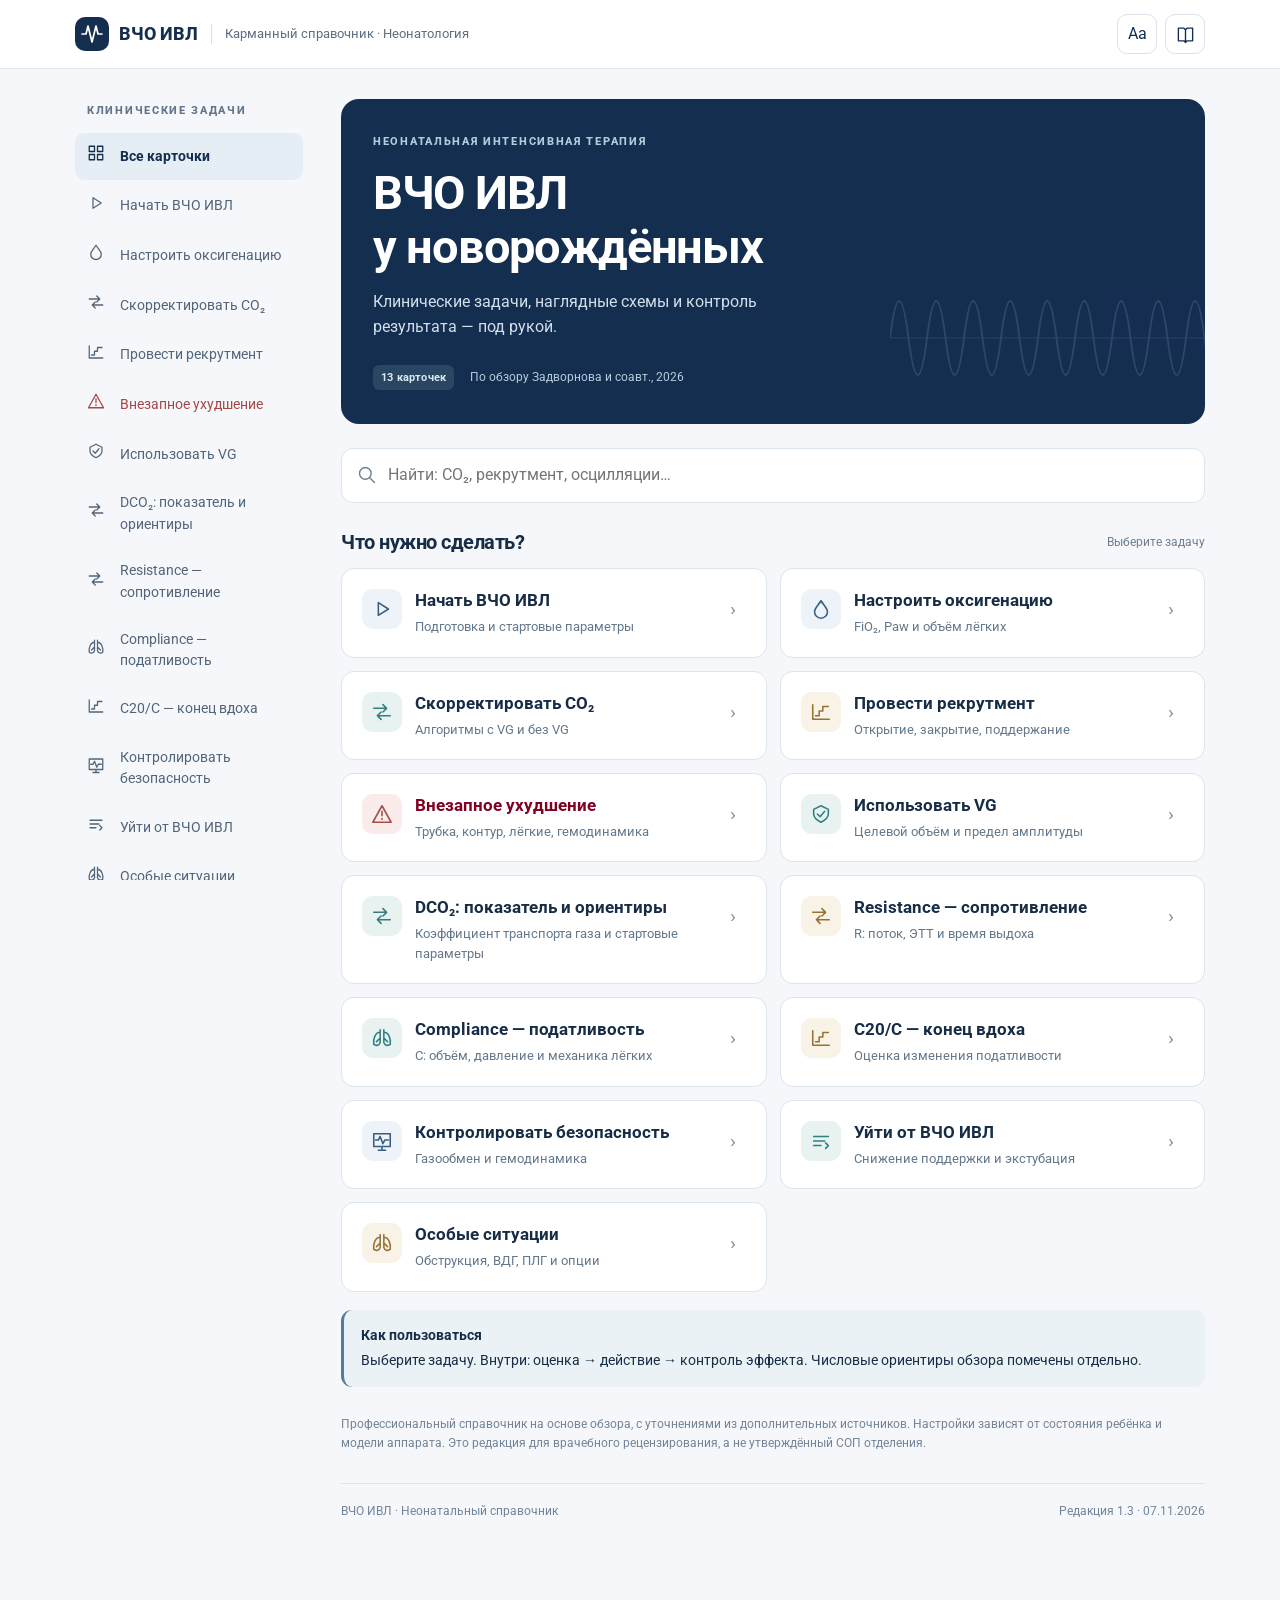
==== index.html @ 6d4bef45 "Create index.html" ====
<!doctype html>
<html lang="ru"><head><meta charset="utf-8"><meta name="viewport" content="width=device-width,initial-scale=1,viewport-fit=cover"><meta name="theme-color" content="#142e50"><meta name="description" content="Иллюстрированный карманный справочник по ВЧО ИВЛ у новорождённых на основе обзора Задворнова и соавт."><title>ВЧО ИВЛ — автономный карманный справочник</title>
<style>
@font-face{font-family:Roboto;src:url('[data-uri]') format('truetype');font-weight:400;font-display:swap}@font-face{font-family:Roboto;src:url('[data-uri]') format('truetype');font-weight:500;font-display:swap}@font-face{font-family:Roboto;src:url('[data-uri]') format('truetype');font-weight:600;font-display:swap}@font-face{font-family:Roboto;src:url('[data-uri]') format('truetype');font-weight:700;font-display:swap}@font-face{font-family:Roboto;src:url('[data-uri]') format('truetype');font-weight:800;font-display:swap}*{box-sizing:border-box}html{scroll-behavior:smooth;scroll-padding-top:90px}body{margin:0;background:#f5f7fa;color:#172d46;font-family:Roboto,Arial,sans-serif;font-size:16px;line-height:1.55}button,input{font:inherit}button,a{-webkit-tap-highlight-color:transparent}button{cursor:pointer}button:focus-visible,a:focus-visible,input:focus-visible,summary:focus-visible{outline:3px solid #348ea1;outline-offset:4px}a{color:#176b83}h1,h2,h3,p{margin-top:0}h1{font-size:clamp(32px,5vw,47px);line-height:1.15;letter-spacing:-1.3px;margin-bottom:16px}h2{font-size:27px;line-height:1.23;margin-bottom:12px;letter-spacing:-.5px}h3{font-size:18px;line-height:1.35;margin-bottom:8px}p{margin-bottom:14px}button svg{pointer-events:none}.topbar{position:sticky;top:0;z-index:10;background:#fff;border-bottom:1px solid #e1e7ee}.topinner{max-width:1190px;margin:auto;padding:14px 30px;display:flex;align-items:center;gap:13px}.logo{display:flex;align-items:center;gap:10px;font-size:18px;font-weight:800;background:none;border:0;color:#142e50;padding:0}.logo-icon{width:34px;height:34px;background:#142e50;color:white;display:grid;place-items:center;border-radius:10px}.topsub{color:#5c6e80;font-size:13px;border-left:1px solid #d9e1e8;padding-left:13px}.toptools{margin-left:auto;display:flex;gap:8px}.tool{border:1px solid #dae3eb;background:white;color:#142e50;border-radius:10px;min-width:40px;height:40px;display:grid;place-items:center}.layout{max-width:1190px;margin:auto;display:grid;grid-template-columns:228px minmax(0,1fr);gap:38px;padding:30px 30px 100px}.sidebar{position:sticky;top:102px;height:calc(100dvh - 122px);overflow:auto}.side-label,.eyebrow{font-size:11px;text-transform:uppercase;letter-spacing:1.7px;font-weight:800;color:#64768a}.side-label{margin:0 12px 14px}.sideitem{width:100%;display:flex;gap:11px;align-items:center;text-align:left;border:0;background:transparent;color:#526579;padding:11px 12px;border-radius:9px;font-size:14px;margin:3px 0}.sideitem.active{background:#e5edf5;color:#142e50;font-weight:700}.sideitem:hover{background:#eaf0f5}.sideitem.urgent{color:#a54846}.sideicon{width:22px;flex-shrink:0}.sidefoot{margin:26px 12px;border-top:1px solid #dce4ec;padding-top:18px;font-size:12px;color:#677b8d}.hero{position:relative;border-radius:18px;background:#142e50;color:white;overflow:hidden;padding:34px 32px;margin-bottom:24px}.hero .eyebrow{color:#acceda;margin-bottom:16px}.hero p{max-width:450px;color:#d2dfeb;font-size:16px;position:relative;z-index:1}.hero .hero-wave{position:absolute;right:-55px;bottom:12px;width:370px;opacity:.2}.hero-meta{display:flex;gap:16px;align-items:center;color:#b7cbdc;font-size:12px;margin-top:25px}.pill{display:inline-block;border-radius:6px;background:#eff4f8;color:#526a7e;font-size:11px;font-weight:700;padding:4px 8px;letter-spacing:.2px}.hero .pill{background:#294663;color:#dbe8f0}.searchwrap{position:relative;margin:22px 0}.searchwrap svg{position:absolute;left:16px;top:17px;color:#6d8293}.searchwrap input{width:100%;padding:14px 16px 14px 46px;background:white;border:1px solid #dce5ee;border-radius:12px;color:#172d46;outline-offset:2px}.sectionhead{display:flex;align-items:center;justify-content:space-between;margin:27px 0 14px}.sectionhead h2{font-size:20px;margin:0}.sectionhead span{font-size:12px;color:#6c7f91}.cards{display:grid;grid-template-columns:1fr 1fr;gap:13px}.task-card{border:1px solid #dce4ec;border-radius:13px;background:white;padding:20px;text-align:left;color:#172d46;display:grid;grid-template-columns:40px 1fr 16px;gap:13px;align-items:start;transition:transform .15s,border-color .15s,box-shadow .15s}.task-card:hover{transform:translateY(-2px);border-color:#9ab6c8;box-shadow:0 7px 20px #142e500a}.task-card h3{font-size:17px;margin-bottom:5px}.task-card p{font-size:13px;color:#63788b;margin:0;line-height:1.5}.cardicon{width:40px;height:40px;display:grid;place-items:center;border-radius:11px;background:#edf3f8;color:#355e81}.task-card.teal .cardicon{background:#e7f2f1;color:#327e80}.task-card.amber .cardicon{background:#f8f2e7;color:#947337}.task-card.red .cardicon{background:#f9eceb;color:#a84c49}.arrow{font-size:20px;color:#7f94a5;padding-top:5px}.callout{border-radius:11px;background:#eaf2f6;border-left:3px solid #527d99;padding:15px 17px;margin:18px 0;font-size:14px}.callout.warn{background:#faf4e8;border-color:#b38a44}.callout.danger{background:#fbeeed;border-color:#b45851}.callout strong{display:block;margin-bottom:4px}.muted{color:#60758a}.small{font-size:13px}.bottom-note{font-size:12px;color:#728496;margin-top:28px;line-height:1.6}.detailhead{display:flex;justify-content:space-between;align-items:center;gap:15px;margin-bottom:22px}.back{border:0;background:transparent;color:#57738b;padding:0;display:flex;align-items:center;gap:8px;font-size:14px}.bookmark.active{color:#9a6c22;background:#fff4dc}.detail-title .eyebrow{margin-bottom:10px}.detail-title p{color:#60758a;font-size:16px}.panel{background:white;border:1px solid #dce4ec;border-radius:14px;padding:24px;margin:17px 0}.panel.dark{background:#142e50;color:white}.panel.dark .muted{color:#c6d7e4}.panel p:last-child{margin-bottom:0}.panel-label{font-size:11px;text-transform:uppercase;letter-spacing:1.4px;color:#74869a;margin-bottom:12px;font-weight:800}.steps{counter-reset:steps;list-style:none;padding:0;margin:0}.steps li{counter-increment:steps;position:relative;padding:0 0 22px 43px;min-height:46px}.steps li:last-child{padding-bottom:0}.steps li:before{content:counter(steps);position:absolute;left:0;top:0;background:#e9f0f6;color:#355e81;border-radius:50%;width:28px;height:28px;display:grid;place-items:center;font-size:13px;font-weight:800}.steps li:not(:last-child):after{content:'';position:absolute;left:13px;top:32px;bottom:6px;width:1px;background:#dce6ed}.steps strong{display:block;margin-bottom:4px}.steps p{margin:0;color:#536b80;font-size:15px}.checklist{padding-left:22px;margin:10px 0}.checklist li{padding:4px 0}.checklist li::marker{color:#4c8895}.metric-grid{display:grid;grid-template-columns:1fr 1fr;gap:12px}.metric{padding:16px;border-radius:10px;background:#f0f4f8}.metric .big{font-size:25px;font-weight:800;line-height:1.2;margin:6px 0;color:#214c6c}.metric p{font-size:13px;color:#5f7489;margin:0}.tablewrap{overflow-x:auto}table{border-collapse:collapse;width:100%;font-size:14px}th{text-align:left;background:#183756;color:white;padding:12px}td{padding:12px;border-bottom:1px solid #e0e6ed;vertical-align:top}tbody tr:nth-child(even){background:#f3f6f8}td:first-child{font-weight:600}details{margin:14px 0;border:1px solid #dce5ed;border-radius:10px;background:white}summary{cursor:pointer;font-size:14px;font-weight:700;padding:15px;color:#365d7a}details>div{padding:0 16px 16px;font-size:14px;color:#516b7f}details a{overflow-wrap:anywhere}.sourcesline{color:#6e8091;font-size:12px;margin-top:18px}.sourcesline button{border:0;background:none;color:#176b83;padding:0;text-decoration:underline}.segmented{display:flex;gap:4px;background:#e8eef4;padding:4px;border-radius:11px;margin:16px 0}.segmented button{flex:1;background:none;border:0;padding:10px 6px;border-radius:8px;font-weight:600;font-size:14px;color:#597086}.segmented button.selected{background:white;color:#183756;box-shadow:0 2px 5px #14305012}.statuspair{display:grid;grid-template-columns:1fr 1fr;gap:10px;margin-bottom:16px}.statuspair button{border:1px solid #d8e3ec;background:white;padding:13px;border-radius:10px;font-weight:700;color:#536e83}.statuspair button.selected{border-color:#3d7b91;background:#edf5f7;color:#245d72}.equation{font-size:25px;letter-spacing:.3px;text-align:center;padding:20px 0;font-weight:800}.viz{width:100%;height:auto;display:block}.caption{font-size:12px;color:#6b8091;margin:12px 0 0}.figurebox{background:#f4f7fa;border-radius:12px;padding:16px;margin:16px 0}.figurebox svg text{font-family:Roboto,Arial,sans-serif}.recsteps{display:flex;gap:6px}.recsteps button{flex:1;background:white;border:1px solid #dce4ed;border-radius:8px;padding:10px 5px;font-size:13px;color:#526e84}.recsteps button.selected{background:#183756;color:white;border-color:#183756}.reccontent{margin-top:16px;min-height:145px}.nextbar{display:flex;justify-content:space-between;align-items:center;padding-top:22px;gap:12px}.nextbar button{border:1px solid #d8e2eb;background:white;padding:11px 16px;border-radius:10px;color:#365d7b;font-size:14px}.mobile-nav{display:none}.glossary{display:grid;grid-template-columns:85px 1fr;gap:10px;font-size:14px}.glossary dt{font-weight:800}.glossary dd{margin:0;color:#536d81}.empty{text-align:center;padding:30px;color:#6a7d8e}.toast{position:fixed;bottom:90px;left:50%;transform:translateX(-50%);background:#173551;color:white;padding:11px 20px;z-index:20;border-radius:10px;font-size:13px;box-shadow:0 5px 20px #142e5020}.footer{border-top:1px solid #dce5ed;padding-top:18px;display:flex;justify-content:space-between;gap:10px;flex-wrap:wrap;font-size:12px;color:#718497;margin-top:30px}.hidden{display:none!important}body.large{font-size:18px}body.large .steps p,body.large td,body.large .callout,body.large .checklist,body.large details>div{font-size:17px}body.large .small,body.large .caption{font-size:15px}
@media(max-width:950px){.layout{gap:22px;grid-template-columns:195px minmax(0,1fr);padding:25px 22px 90px}.topinner{padding:12px 22px}.task-card{grid-template-columns:34px 1fr;gap:11px;padding:17px}.task-card .arrow{display:none}.cardicon{width:34px;height:34px}.hero{padding:28px}}
@media(max-width:700px){.layout{display:block;padding:20px 17px 100px}.sidebar{display:none}.topinner{padding:11px 17px}.topsub{display:none}.logo{font-size:17px}.logo-icon{width:31px;height:31px;border-radius:8px}.hero{padding:26px 23px;border-radius:15px}.hero h1{font-size:34px}.hero p{font-size:15px;max-width:280px}.hero-wave{opacity:.12!important;right:-130px!important}.hero-meta{font-size:11px;gap:10px}.cards{gap:10px}.task-card{display:block;padding:16px 14px}.task-card .cardicon{margin-bottom:13px}.task-card h3{font-size:16px;line-height:1.3}.task-card p{font-size:12px}.sectionhead{margin-top:24px}.sectionhead h2{font-size:19px}.sectionhead span{font-size:11px}.panel{padding:19px 17px}.detail-title h1{font-size:30px}.detailhead{margin-bottom:24px}.mobile-nav{position:fixed;bottom:0;left:0;right:0;background:#fff;border-top:1px solid #dce5ed;display:flex;justify-content:space-around;z-index:11;padding:9px 5px calc(9px + env(safe-area-inset-bottom))}.mobile-nav button{background:none;border:0;color:#6c8093;display:flex;align-items:center;flex-direction:column;gap:3px;font-size:10px;min-width:65px}.mobile-nav button.active{color:#173f60;font-weight:700}.mobile-nav button.urgent{color:#aa514a}.mobile-nav svg{width:20px;height:20px}.metric{padding:12px}.metric .big{font-size:23px}.recsteps button{font-size:12px}.tablewrap{margin:0 -3px}th,td{padding:10px 8px;font-size:13px}.footer{margin-bottom:10px}.toptools .tool{min-width:36px;height:36px}.callout{font-size:14px}.glossary{grid-template-columns:68px 1fr}.steps li{padding-left:39px}.steps p{font-size:15px}}
@media(prefers-reduced-motion:reduce){html{scroll-behavior:auto}*{transition:none!important}}@media print{.topbar,.sidebar,.mobile-nav,.back,.bookmark,.nextbar,.segmented,.statuspair,.recsteps,.footer{display:none}.layout{display:block;padding:0}body{background:white}.panel,.figurebox{break-inside:avoid}details>div{display:block!important}details{border:0}#main{max-width:100%}}
.task-card.red h3,.urgent-title{color:#800020}</style></head><body>
<header class="topbar"><div class="topinner"><button class="logo" onclick="go('home')" aria-label="Главная"><span class="logo-icon" id="brandicon"></span>ВЧО ИВЛ</button><span class="topsub">Карманный справочник · Неонатология</span><div class="toptools"><button class="tool" id="fontsize" onclick="fontToggle()" aria-label="Увеличить текст" aria-pressed="false">Aа</button><button class="tool" onclick="go('sources')" aria-label="Источники" id="sourceicon"></button></div></div></header>
<div class="layout"><aside class="sidebar"><div class="side-label">Клинические задачи</div><nav id="sidenav" aria-label="Разделы"></nav><div class="sidefoot">По обзору Задворнова и соавт.<br>2026 · с. 87–96<br><br>Редакция 1.3<br>07 ноября 2026</div></aside><main id="main"></main></div>
<nav class="mobile-nav" aria-label="Основная навигация"><button id="nav-home" onclick="go('home')"></button><button class="urgent" id="nav-urgent" onclick="go('urgent')"></button><button id="nav-saved" onclick="go('saved')"></button><button id="nav-sources" onclick="go('sources')"></button></nav><div id="toast" class="toast hidden" role="status"></div>
<script>
const paths={wave:'M2 12h4l2-8 4 16 4-16 2 8h4',grid:'M3 3h7v7H3zM14 3h7v7h-7zM3 14h7v7H3zM14 14h7v7h-7z',start:'M8 5l11 7-11 7z',oxygen:'M12 3C9 8 5 11 5 15a7 7 0 0014 0c0-4-4-7-7-12z',co2:'M3 8h14m-4-4 4 4-4 4M21 16H7m4-4-4 4 4 4',recruit:'M3 20V4m0 16h18M6 16h4v-5h4V6h6',urgent:'M12 3L2 21h20L12 3zm0 6v5m0 3v1',vg:'M12 3l8 4v5c0 5-8 9-8 9s-8-4-8-9V7l8-4zm-4 9 3 3 5-6',monitor:'M3 4h18v14H3zM8 22h8m-4-4v4M5 11h3l2-4 3 8 2-4h4',wean:'M4 7h16M4 12h12M4 17h8m5-3 3 3-3 3',lung:'M10 3v9l-4 4m8-13v9l4 4M9 6C5 6 2 13 3 19c3 2 6 1 7-2V8m5-2c4 0 7 7 6 13-3 2-6 1-7-2V8',book:'M3 4h7l2 2 2-2h7v16h-7l-2 2-2-2H3zM12 6v16',star:'M12 3l3 6 7 1-5 5 1 7-6-3-6 3 1-7-5-5 7-1z',search:'M10 3a7 7 0 100 14 7 7 0 000-14zm5 12 6 6',back:'M15 5l-7 7 7 7',check:'M4 12l5 5L20 6'};
function icon(name,size=22){return `<svg width="${size}" height="${size}" viewBox="0 0 24 24" fill="none" stroke="currentColor" stroke-width="1.7" stroke-linecap="round" stroke-linejoin="round" aria-hidden="true"><path d="${paths[name]||paths.book}"/></svg>`}
const sections=[
{id:'start',title:'Начать ВЧО ИВЛ',sub:'Подготовка и стартовые параметры',icon:'start',color:'blue',tags:'старт перевод частота давление амплитуда I:E'},
{id:'oxygen',title:'Настроить оксигенацию',sub:'FiO₂, Paw и объём лёгких',icon:'oxygen',color:'blue',tags:'кислород сатурация гипоксемия гипероксия SpO2'},
{id:'co2',title:'Скорректировать CO₂',sub:'Алгоритмы с VG и без VG',icon:'co2',color:'teal',tags:'углекислота гиперкапния гипокапния частота вентиляция'},
{id:'recruit',title:'Провести рекрутмент',sub:'Открытие, закрытие, поддержание',icon:'recruit',color:'amber',tags:'ателектаз маневр давление раскрытие'},
{id:'urgent',title:'Внезапное ухудшение',sub:'Трубка, контур, лёгкие, гемодинамика',icon:'urgent',color:'red',tags:'пневмоторакс обструкция десатурация авария осцилляции'},
{id:'vg',title:'Использовать VG',sub:'Целевой объём и предел амплитуды',icon:'vg',color:'teal',tags:'volume guarantee гарантированный объем VThf DCO2'},
{id:'dco2',title:'DCO₂: показатель и ориентиры',sub:'Коэффициент транспорта газа и стартовые параметры',icon:'co2',color:'teal',tags:'dco2 дсо2 коэффициент транспорт диффузия углекислота масса таблица значения'},
{id:'resistance',title:'Resistance — сопротивление',sub:'R: поток, ЭТТ и время выдоха',icon:'co2',color:'amber',tags:'resistance резистанс сопротивление R трубка обструкция постоянная времени тау tau'},
{id:'compliance',title:'Compliance — податливость',sub:'C: объём, давление и механика лёгких',icon:'lung',color:'teal',tags:'compliance комплаенс податливость C Cdyn Cstat растяжимость сурфактант'},
{id:'c20',title:'C20/C — конец вдоха',sub:'Оценка изменения податливости',icon:'recruit',color:'amber',tags:'c20/c c20 c20c с20 перераздувание гиперинфляция overdistension индекс'},
{id:'monitor',title:'Контролировать безопасность',sub:'Газообмен и гемодинамика',icon:'monitor',color:'blue',tags:'контроль газы рентген мониторинг санация'},
{id:'wean',title:'Уйти от ВЧО ИВЛ',sub:'Снижение поддержки и экстубация',icon:'wean',color:'teal',tags:'отлучение CPAP неинвазивная ИВЛ'},
{id:'special',title:'Особые ситуации',sub:'Обструкция, ВДГ, ПЛГ и опции',icon:'lung',color:'amber',tags:'меконий БЛД гипоплазия вздохи sigh CLAC'}];
let saved=[];try{saved=JSON.parse(localStorage.getItem('hfov-saved')||'[]');if(!Array.isArray(saved))saved=[]}catch{}let large=false;try{large=localStorage.getItem('hfov-large')==='1'}catch{}let current='home',vgMode=false,highCO2=true,recStep=0,toastTimer;
const card=(id,title,html,kind='')=>`<section class="panel ${kind}">${title?`<h2>${title}</h2>`:''}${html}</section>`;
const note=(title,text,type='')=>`<div class="callout ${type}"><strong>${title}</strong>${text}</div>`;
const steps=(items)=>`<ol class="steps">${items.map(x=>`<li><strong>${x[0]}</strong><p>${x[1]}</p></li>`).join('')}</ol>`;
const details=(title,body)=>`<details><summary>${title}</summary><div>${body}</div></details>`;
const refs=(s='Обзор, с. 90–91')=>`<div class="sourcesline">${s} · <button onclick="go('sources')">Источники и границы применения</button></div>`;
const table=(heads,rows)=>`<div class="tablewrap"><table><thead><tr>${heads.map(t=>`<th>${t}</th>`).join('')}</tr></thead><tbody>${rows.map(row=>`<tr>${row.map(t=>`<td>${t}</td>`).join('')}</tr>`).join('')}</tbody></table></div>`;
const footer=()=>`<div class="footer"><span>ВЧО ИВЛ · Неонатальный справочник</span><span>Редакция 1.3 · 07.11.2026</span></div>`;
function nav(){document.querySelector('#sidenav').innerHTML=`<button class="sideitem ${current==='home'?'active':''}" onclick="go('home')"><span class="sideicon">${icon('grid',18)}</span>Все карточки</button>`+sections.map(s=>`<button class="sideitem ${s.id===current?'active':''} ${s.id==='urgent'?'urgent':''}" onclick="go('${s.id}')"><span class="sideicon">${icon(s.icon,18)}</span>${s.title}</button>`).join('')+`<button class="sideitem ${current==='saved'?'active':''}" onclick="go('saved')"><span class="sideicon">${icon('star',18)}</span>Избранное${saved.length?' · '+saved.length:''}</button><button class="sideitem ${current==='sources'?'active':''}" onclick="go('sources')"><span class="sideicon">${icon('book',18)}</span>Источники</button>`;['home','urgent','saved','sources'].forEach((id,i)=>{let n=document.querySelector('#nav-'+id);n.innerHTML=icon(['grid','urgent','star','book'][i])+['Карточки','Ухудшение','Избранное','Источники'][i];n.classList.toggle('active',id===current)})}
function home(){return `<section class="hero"><div class="eyebrow">Неонатальная интенсивная терапия</div><h1>ВЧО ИВЛ<br>у новорождённых</h1><p>Клинические задачи, наглядные схемы и контроль результата — под рукой.</p><div class="hero-meta"><span class="pill">${sections.length} карточек</span><span>По обзору Задворнова и соавт., 2026</span></div><svg class="hero-wave" viewBox="0 0 400 160" fill="none" stroke="#83b7c9" stroke-width="2"><path d="M0 80H400" opacity=".4"/><path d="M0 80q10-80 20 0t20 0t20 0t20 0t20 0t20 0t20 0t20 0t20 0t20 0t20 0t20 0t20 0t20 0t20 0t20 0t20 0t20 0t20 0t20 0"/></svg></section><div class="searchwrap">${icon('search',20)}<input id="search" type="search" placeholder="Найти: CO₂, рекрутмент, осцилляции…" aria-label="Поиск по клиническим задачам" oninput="filterCards(this.value)"></div><div class="sectionhead"><h2>Что нужно сделать?</h2><span>Выберите задачу</span></div><div class="cards" id="cards">${taskCards(sections)}</div>${note('Как пользоваться','Выберите задачу. Внутри: оценка → действие → контроль эффекта. Числовые ориентиры обзора помечены отдельно.')}<p class="bottom-note">Профессиональный справочник на основе обзора, с уточнениями из дополнительных источников. Настройки зависят от состояния ребёнка и модели аппарата. Это редакция для врачебного рецензирования, а не утверждённый СОП отделения.</p>${footer()}`}
function taskCards(arr){return arr.map(s=>`<button class="task-card ${s.color}" onclick="go('${s.id}')"><span class="cardicon">${icon(s.icon)}</span><span><h3>${s.title}</h3><p>${s.sub}</p></span><span class="arrow">›</span></button>`).join('')||'<div class="empty">Карточки не найдены. Попробуйте другой термин.</div>'}
function filterCards(q){let n=q.toLowerCase().replace(/₂/g,'2').replace(/ё/g,'е');let found=sections.filter(s=>(s.title+' '+s.sub+' '+s.tags).toLowerCase().replace(/₂/g,'2').replace(/ё/g,'е').includes(n));document.querySelector('#cards').innerHTML=taskCards(found)}
function lungFigure(){return `<div class="figurebox"><svg class="viz" viewBox="0 0 570 155" role="img" aria-label="Схема: недостаточное раскрытие, оптимальный объём, перераздувание лёгких"><g fill="none" stroke-width="2"><circle cx="85" cy="65" r="31" fill="#dde6ef" stroke="#8199ad"/><path d="M62 62l20 11 17-17M70 85l8-17M83 36l-2 24" stroke="#8199ad"/><circle cx="285" cy="65" r="42" fill="#e0efeb" stroke="#548c85"/><path d="M257 66h56M285 37v56" stroke="#9bbeb7"/><circle cx="485" cy="65" r="53" fill="#f4e9da" stroke="#b49664"/><path d="M440 65h90M485 20v90" stroke="#d4bd99"/></g><g fill="#3c5870" font-size="14" text-anchor="middle"><text x="85" y="139">Ателектаз</text><text x="285" y="139">Оптимальный объём</text><text x="485" y="139">Перераздувание</text></g></svg><p class="caption">Схематичное изображение альвеол. И недостаточное раскрытие, и перераздувание могут ухудшать оксигенацию.</p></div>`}

function mechanicsScope(){return note('Как применять при ВЧО ИВЛ','Расчёты R, C и C20/C в этих карточках относятся к механике обычного дыхательного цикла. Доступность и достоверность расчёта в HFOV зависят от аппарата и версии ПО. Не рассчитывать их подстановкой осцилляторной ΔP в формулы традиционной ИВЛ.','warn')}
function c20Figure(){return `<div class="figurebox"><svg class="viz" viewBox="0 0 600 180" role="img" aria-label="Схемы давление–объём: уменьшение, сохранение и увеличение податливости в конце вдоха"><g fill="none" stroke="#afc0ce" stroke-width="1.5"><path d="M25 12v120h150M225 12v120h150M425 12v120h150"/></g><g fill="#5d7387" font-size="12"><text x="8" y="14">V</text><text x="208" y="14">V</text><text x="408" y="14">V</text><text x="173" y="146">P</text><text x="373" y="146">P</text><text x="573" y="146">P</text></g><g fill="none" stroke="#9fb5c5" stroke-width="3"><path d="M28 129L105 57M228 129L305 57M428 129L505 72"/></g><g fill="none" stroke-width="4"><path d="M105 57Q132 45 165 42" stroke="#aa6c56"/><path d="M305 57L350 15" stroke="#4c8e88"/><path d="M505 72Q524 48 533 15" stroke="#497e9e"/></g><g font-size="14" text-anchor="middle" fill="#34546f"><text x="100" y="170">C20/C &lt;1</text><text x="300" y="170">C20/C ≈1</text><text x="500" y="170">C20/C &gt;1</text></g></svg><p class="caption">Условные кривые P–V: цветом выделена заключительная часть вдоха. Меньший наклон означает меньшую податливость. Схема не задаёт способ расчёта индекса на конкретном аппарате.</p></div>`}

const content={
start:()=>card('',null,`<div class="panel-label">Оценить до перевода</div>${steps([['Определить задачу','Недостаточный газообмен либо необходимость потенциально повреждающих параметров традиционной ИВЛ. Оценить рекрутабельность лёгких.'],['Проверить дыхательные пути и аппарат','Положение и проходимость ЭТТ, утечку, контур, увлажнение, датчик потока и доступность необходимых измерений.'],['Оценить исходное состояние','Газы крови, текущие MAP и FiO₂, SpO₂, АД и перфузию. При нестабильности — оценка гемодинамики, по показаниям ЭхоКГ.']])}`)+card('', 'Стартовые ориентиры обзора',`<p class="small muted">Значения ниже приведены авторами обзора. Последующая настройка — по ответу ребёнка и возможностям аппарата.</p>${table(['Параметр','Ориентир'],[['Paw / MAP','На 2 мбар выше среднего давления предшествующей поддержки при переводе с традиционной ИВЛ. При утечке воздуха или перераздувании требуется другая стратегия.'],['FiO₂','Исходно — уровень предыдущей поддержки; затем титровать к назначенной цели SpO₂.'],['ΔP без VG','До видимых симметричных осцилляций грудной клетки и передней брюшной стенки; далее — по VThf и газам крови.'],['VThf','В обзоре: 1,8–2,2 мл/кг при надёжном измерении. Индивидуальный объём может быть ниже; это не фиксированная цель для всех детей.'],['Частота','В обзоре: >2,5 кг — 10 Гц; недоношенные — 11–14 Гц; ЭНМТ — 15 Гц. Выбор зависит также от механики лёгких и аппарата.'],['I:E','В обзоре — 1:2. Соотношение зависит от аппарата; переносить его между моделями автоматически нельзя.']])}${refs('Обзор, с. 89–91; уточнение I:E — NHSGGC')}`)+note('Единицы давления','В обзоре использованы мбар. На аппарате могут отображаться см вод. ст.: 1 мбар ≈ 1,02 см вод. ст. Проверяйте единицы и определение амплитуды в инструкции.')+card('','Первый контроль',`${steps([['Непрерывно у постели','SpO₂, ЧСС, АД/перфузия, симметрия осцилляций, VThf и DCO₂ при наличии.'],['Газы крови через 20–30 минут','Раньше — при ухудшении; после существенной коррекции повторить контроль. Не ждать планового забора при нестабильности.'],['Оценка расправления лёгких','Рентгенография после начала поддержки по клинической ситуации. Уровень диафрагмы оценивается вместе с общей картиной и гемодинамикой.']])}${refs('Обзор, с. 90–91; первый анализ газов — NHSGGC')}`),
oxygen:()=>card('','Два инструмента оксигенации',`<div class="metric-grid"><div class="metric"><span class="pill">Кислород</span><div class="big">FiO₂</div><p>Концентрация кислорода во вдыхаемой смеси.</p></div><div class="metric"><span class="pill">Объём лёгких</span><div class="big">Paw / MAP</div><p>Поддержание раскрытия лёгких при минимально достаточном давлении.</p></div></div>${lungFigure()}`)+card('','SpO₂ ниже назначенной цели',steps([['Подтвердить гипоксемию','Проверить сигнал пульсоксиметра, перфузию и состояние ребёнка. При внезапном ухудшении перейти к аварийной карточке.'],['Проверить трубку и контур','Проходимость и положение ЭТТ, симметрию осцилляций, соединения и конденсат.'],['Оценить объём лёгких и кровообращение','Ателектаз, перераздувание, утечка воздуха, ПЛГ и нарушения гемодинамики требуют разных действий.'],['Титровать поддержку','FiO₂ — к назначенной цели. Paw повышать при признаках недостаточного раскрытия и потенциально рекрутабельных лёгких; при перераздувании рассмотреть снижение.'],['Проверить ответ','SpO₂, потребность в FiO₂, АД/перфузия, VThf и CO₂. Отсутствие эффекта требует пересмотра причины.']]))+note('Не повышать Paw только по сатурации','Гипоксемия при перераздувании или снижении сердечного выброса может усугубиться при дальнейшем повышении давления.','warn')+card('','SpO₂ выше назначенной цели',`<p>Снижать FiO₂ с контролем оксигенации. При улучшении лёгочной механики своевременно пересматривать Paw, чтобы избежать перераздувания.</p>${details('Какой диапазон SpO₂ указан в статье?','В обзоре указан диапазон 92–96%. Его нельзя считать универсальным для всех новорождённых. Цель назначают с учётом гестационного и постменструального возраста, ПЛГ, сопутствующих состояний и действующего протокола отделения.')}${refs('Обзор, с. 90–94; клиническое пояснение редакции')}`),
co2:()=>`<div class="panel"><h2>Выберите режим и ситуацию</h2><div class="segmented" role="group" aria-label="Режим вентиляции"><button class="${!vgMode?'selected':''}" onclick="setCO2(false,null)" aria-pressed="${!vgMode}">Без VG</button><button class="${vgMode?'selected':''}" onclick="setCO2(true,null)" aria-pressed="${vgMode}">С VG</button></div><div class="statuspair" role="group" aria-label="Изменение CO2"><button class="${highCO2?'selected':''}" onclick="setCO2(null,true)" aria-pressed="${highCO2}">CO₂ ↑</button><button class="${!highCO2?'selected':''}" onclick="setCO2(null,false)" aria-pressed="${!highCO2}">CO₂ ↓</button></div><div id="co2algorithm">${co2Algorithm()}</div></div>${note('Газы крови определяют тактику','Оценивать CO₂ вместе с pH, динамикой, типом образца и клиническим состоянием. PaCO₂ и PvCO₂ не взаимозаменяемы. Избегать быстрых колебаний CO₂.')}${details('Числовые цели в обзоре','Авторы приводят PaCO₂ 35–55 мм рт. ст. и отмечают дискуссионность целей и допустимой гиперкапнии. Это не обязательный диапазон для каждого ребёнка. Целевой PvCO₂ в статье не определён. Транскутанный CO₂ полезен для динамики с сопоставлением с газами крови.')}${refs('Обзор, с. 90–91; различие частотного ответа при VG — European Consensus 2025')}`,
recruit:()=>note('Сначала — оценка рекрутабельности','Манёвр рассматривают при недостаточном раскрытии лёгких. Обструкция, воздушные ловушки, утечка воздуха и нестабильная гемодинамика требуют отдельного решения.','warn')+card('','Три этапа рекрутмента',`<p class="small muted">Выберите этап, чтобы увидеть задачу и контроль.</p><div class="figurebox"><svg class="viz" viewBox="0 0 590 230" role="img" aria-label="Схема трёх этапов рекрутмента: повышение Paw, снижение до закрытия, поддерживающее давление"><path d="M42 22V187H558" fill="none" stroke="#adbdcb"/><text x="8" y="18" fill="#5a7287" font-size="13">Paw</text><text x="510" y="213" fill="#5a7287" font-size="12">Время</text><path id="rec1" d="M48 159h38v-26h38v-26h38V81h38V55h45" fill="none" stroke="${recStep===0?'#337f92':'#beced8'}" stroke-width="4"/><path id="rec2" d="M245 55h30v25h34v26h34v26h34v26h35" fill="none" stroke="${recStep===1?'#b18742':'#beced8'}" stroke-width="4"/><path id="rec3" d="M412 158h25v-30h105" fill="none" stroke="${recStep===2?'#538f82':'#beced8'}" stroke-width="4"/><circle cx="245" cy="55" r="6" fill="#337f92"/><circle cx="412" cy="158" r="6" fill="#b18742"/><circle cx="465" cy="128" r="6" fill="#538f82"/><g font-size="12" fill="#4a657c"><text x="205" y="34">Открытие</text><text x="365" y="182">Закрытие</text><text x="439" y="110">Поддержание</text></g></svg><p class="caption">Обучающая схема: высота и длительность ступеней условны, абсолютные значения Paw не заданы.</p></div><div class="recsteps" role="group" aria-label="Этапы рекрутмента">${['1. Открытие','2. Закрытие','3. Поддержание'].map((x,i)=>`<button class="${recStep===i?'selected':''}" aria-pressed="${recStep===i}" onclick="setRec(${i})">${x}</button>`).join('')}</div><div class="reccontent">${recBody()}</div>${refs('Обзор, с. 91–92, рис. 3')}`)+note('Прекратить эскалацию и оценить причину','При падении АД/ухудшении перфузии, нарастающей десатурации, подозрении на утечку воздуха или перераздувание. Не продолжать повышение Paw ради достижения FiO₂ 0,30.','danger')+details('Пошаговые числовые ориентиры авторов','В статье: изменение Paw на 1–2 мбар с интервалами 15–20 минут; ориентир открытия — снижение FiO₂ до 0,30 при поддержании целевой SpO₂; закрытия — повторное нарастание потребности в кислороде; поддержание — обычно на 2 мбар выше точки закрытия. Интервалы и конечные точки в других протоколах отличаются. Эти числа описывают методику обзора, а не обязательный сценарий для каждого ребёнка.')+details('Повторный рекрутмент и доказательность','Обзор считает манёвр опциональным и подчёркивает индивидуальное решение. Приведённое в нём предложение повторять манёвр каждые 12 часов не перенесено в алгоритм как рутинное назначение. Улучшение оксигенации само по себе не доказывает улучшения долгосрочных исходов.'),
urgent:()=>note('Действовать одновременно с оценкой','Немедленно привлечь помощь и обеспечить оксигенацию/вентиляцию по состоянию ребёнка. При критической брадикардии — реанимационные действия по действующему алгоритму отделения. Не ждать завершения диагностики.','danger')+card('','Быстрая проверка у постели',steps([['Ребёнок и сигнал','ЧСС, SpO₂, АД, перфузия; качество сигнала монитора. Оценить выраженность и симметрию осцилляций.'],['ЭТТ','Положение и фиксация, проходимость, перегиб, секрет, утечка. Отсутствие осцилляций может быть связано с обструкцией или экстубацией.'],['Контур и аппарат','Соединения, разгерметизация, подача газов, конденсат, работа осциллятора, датчик потока и тревоги.'],['Лёгкие и кровообращение','Пневмоторакс, дерекрутмент, перераздувание, ПЛГ, снижение венозного возврата или другая причина шока. Срочная оценка по доступным методам.']]))+card('','Признак → направление поиска',table(['Что изменилось','Что исключать'],[['Осцилляции уменьшились с двух сторон','Обструкция ЭТТ, экстубация, размыкание/неисправность контура, накопление конденсата.'],['Осцилляции стали асимметричными','Смещение ЭТТ, однолёгочная вентиляция, пневмоторакс.'],['Ухудшение после санации или размыкания','Дерекрутмент; также проверить положение и проходимость ЭТТ.'],['Снижение АД после повышения Paw','Перераздувание и снижение венозного возврата; параллельно исключать другие причины шока.'],['CO₂ растёт, VThf снижается','Трубка/контур, изменение механики лёгких; при VG — достижение предела амплитуды.']]))+note('Подозрение на напряжённый пневмоторакс','При клинической картине и нестабильности — экстренная помощь по протоколу отделения без ожидания рентгенографии.','danger')+card('','После устранения причины',`<p>Повторно оценить газообмен, гемодинамику, VThf и потребность в поддержке. После восстановления проходимости или раскрытия лёгких возможна быстрая гипервентиляция: пересмотреть ΔP / целевой VThf.</p>${refs('Обзор, с. 90, 93–94; экстренная последовательность — клиническая редакционная адаптация')}`),
vg:()=>card('','Что делает аппарат',`<div class="figurebox"><div class="metric-grid"><div class="metric"><span class="pill">Врач задаёт</span><div class="big">VThf</div><p>Целевой осцилляторный объём и предел ΔP, а также Paw, частоту и FiO₂.</p></div><div class="metric"><span class="pill">Аппарат меняет</span><div class="big">ΔP</div><p>Амплитуду для достижения VThf в пределах заданных ограничений.</p></div></div></div><p>Контролировать фактический объём, амплитуду, её предел, утечку, работу датчика потока и газы крови.</p>${refs('Обзор, с. 90–91; контроль предела — клиническое пояснение')}`)+card('','Как трактовать изменение ΔP',table(['При одинаковом целевом VThf','Возможное объяснение'],[['ΔP постепенно уменьшается','Для достижения объёма требуется меньшее давление; возможно улучшение механики лёгких. Оценить Paw и риск перераздувания.'],['ΔP увеличивается','Возможно ухудшение механики или рост сопротивления: секрет, перегиб/обструкция ЭТТ, конденсат, изменение утечки.'],['ΔP достигла предела, VThf ниже цели','Целевой объём не обеспечивается. Проверить ребёнка, ЭТТ, контур и измерение; не повышать предел автоматически.']]))+note('Частота: другой ответ при VG','При сохранённом фактическом VThf снижение частоты уменьшает DCO₂. Алгоритм «снизить частоту, чтобы вывести CO₂» из режима без VG сюда автоматически не переносится.')+card('','DCO₂ — показатель динамики',`<div class="equation">DCO₂ = f × VThf²</div><p class="small muted">f — Гц (с⁻¹); VThf — мл; DCO₂ — мл²/с. При нормировании на массу квадрат массы находится в знаменателе: мл²/(кг²·с).</p><p>Сравнивать динамику у конкретного ребёнка, учитывая единицы аппарата, собственное дыхание и качество измерения. DCO₂ не заменяет измерение CO₂ крови.</p><button class="back" onclick="go('dco2')">Таблица ориентиров DCO₂ →</button>${refs('Формула и ограничения интерпретации — NHSGGC; частотный ответ VG — European Consensus 2025')}`),
dco2:()=>card('','Математическая модель элиминации CO₂',`<p>Для количественной оценки вентиляции в режиме HFOV используют коэффициент транспорта газа DCO₂. По его динамике клиницист может косвенно оценивать изменение элиминации углекислого газа.</p><div class="equation">DCO₂ = f × VThf²</div><ul class="checklist"><li><strong>f</strong> — частота осцилляций в герцах; 1 Гц = 60 циклов/мин.</li><li><strong>VThf</strong> — высокочастотный дыхательный объём в мл.</li><li><strong>DCO₂</strong> — коэффициент транспорта газа, мл²/с.</li></ul><p>Квадратичная зависимость от дыхательного объёма означает, что при неизменной частоте даже небольшое увеличение VThf заметно повышает DCO₂. Например, увеличение VThf на 10% повышает DCO₂ на 21%.</p><p>При ВЧО ИВЛ <strong>без VG</strong> первым шагом коррекции гиперкапнии после проверки ЭТТ, контура и раскрытия лёгких обычно служит увеличение амплитуды осцилляций. При <strong>VG</strong> корректируют целевой VThf, а аппарат подбирает амплитуду в пределах заданного ограничения.</p>`)+card('','Ориентировочные показатели DCO₂ для новорождённых',`<p>Таблица содержит ориентировочные стартовые значения DCO₂ и соответствующего дыхательного объёма в зависимости от массы ребёнка. Основа — руководство CAHS: расчёт из DCO₂corr = 60 мл²/(кг²·с), для детей до 2 кг.</p><p class="small muted"><strong>Таблица 1.</strong> Стартовые параметры DCO₂ и дыхательного объёма по массе тела.</p>${table(['Масса<br>тела,<br>кг','Целевой<br>DCO₂,<br>мл²/с','VT при<br>10 Гц,<br>мл','VT при<br>12 Гц,<br>мл','VT при<br>15 Гц,<br>мл'],[['0,5','15','1,2','1,1','1,0'],['0,7','30','1,7','1,6','1,4'],['1,0','60','2,4','2,2','2,0'],['1,3','100','3,2','2,9','2,6'],['1,5','135','3,7','3,4','3,0'],['1,8','200','4,4','4,0','3,6'],['2,0','240','4,9','4,5','4,0']])}<p class="caption">VT в таблице — абсолютный осцилляторный объём VThf в мл, а не мл/кг. Числа округлены, поэтому могут не совпадать точно с расчётом по формуле. Это стартовые ориентиры, достижение нормокапнии подтверждают газами крови.</p><p class="small"><span>Источник: CAHS, Ventilation — HFOV, с. 3</span></p>`)+card('','Коррекция по газам крови',`<p>В руководстве CAHS предложено изменять DCO₂ примерно на <strong>10%</strong> с учётом CO₂ и целевого pH.</p>${steps([['CO₂ высокий, pH ниже назначенной цели','После исключения механических причин недостаточной вентиляции рассмотреть повышение DCO₂ примерно на 10%.'],['CO₂ низкий, имеется респираторный алкалоз','Рассмотреть снижение DCO₂ примерно на 10%, ориентируясь на назначенные цели газообмена.'],['Проверить результат','Повторно оценить CO₂ и pH. Без VG корректируют амплитуду, при VG — целевой VThf.']])}<p class="small muted" style="margin-top:16px">Шаг DCO₂ 10% не равен шагу VThf 10%: при постоянной частоте для повышения DCO₂ на 10% расчётный прирост VThf составляет около 4,9%.</p>`)+note('Оценивать вместе с состоянием ребёнка','DCO₂ не измеряет pCO₂ крови. Учитывать собственное дыхание, утечку, качество измерения объёма, механику лёгких и фактическое достижение VThf при VG.')+refs('Дополнение к обзору: CAHS, Ventilation — HFOV, с. 3'),
resistance:()=>card('','Что означает Resistance',`<p><strong>R — сопротивление потоку газа.</strong> Чем оно выше, тем больше перепад давления нужен для заданного потока.</p><div class="equation">R = ΔPрез / поток</div><p class="small muted">ΔPрез — резистивная часть перепада давления. Единицы: <strong>см вод. ст.·с/л</strong> или <strong>мбар·с/л</strong>. Это не отношение PIP к потоку: часть давления расходуется на эластическое растяжение.</p><div class="figurebox"><svg class="viz" viewBox="0 0 540 110" role="img" aria-label="Сужение просвета дыхательных путей увеличивает сопротивление"><g fill="none" stroke-width="3"><path d="M15 25h160M15 75h160" stroke="#6d93a8"/><path d="M300 25h40l35 15h70l35-15h40M300 75h40l35-15h70l35 15h40" stroke="#ae8254"/><path d="M40 50h100m-12-8 12 8-12 8M315 50h175m-12-8 12 8-12 8" stroke="#658396"/></g><g fill="#4b667c" font-size="13" text-anchor="middle"><text x="95" y="103">Свободный просвет</text><text x="410" y="103">Сужение → R ↑</text></g></svg></div><p class="small">На VN500 <strong>R</strong> — общее сопротивление; <strong>Rpat</strong> — расчётное сопротивление пациента с учётом ЭТТ. Для Rpat важны правильно введённые тип и внутренний диаметр трубки.</p>`)+card('','Если R увеличивается',`${table(['Возможная причина','Что проверить'],[['ЭТТ: секрет, перегиб, малый просвет','Проходимость, положение и фиксацию трубки; показания к санации.'],['Контур: вода или дополнительное сопротивление','Конденсат, фильтры, соединения, исправность датчика потока.'],['Изменение дыхательных путей','Обструкцию и динамику потока; оценивать вместе с клиникой.']])}<p class="small muted" style="margin-top:14px">Рост R не является самостоятельным показанием к бронхолитикам или повышению давления.</p>`)+card('','Почему меняется время выдоха',`<div class="equation">τ = R × C</div><p class="small muted">Для τ в секундах использовать C в л/мбар при R в мбар·с/л. Если C задан в мл/мбар, то τ = R × C / 1000.</p><p>В простой пассивной модели рост R при неизменной C удлиняет постоянную времени. При недостаточной длительности выдоха возможны неполное опорожнение и воздушные ловушки.</p><p class="small">В традиционной ИВЛ оценивать возврат экспираторного потока к нулю до следующего вдоха. Формула τ не задаёт автоматически частоту или I:E при ВЧО ИВЛ.</p>`)+mechanicsScope()+note('Практический акцент HFOV','При росте сопротивления ЭТТ могут уменьшиться VThf и DCO₂. При VG возможен рост ΔP до заданного предела. Сначала проверить доставку объёма, затем пересматривать настройки.')+details('Как оценивать достоверность','Сравнивать тренд на одном аппарате при сопоставимых условиях. Учитывать утечку, собственные дыхательные усилия, изменение потока, калибровку и алгоритм устройства. Универсальный диапазон R для всех новорождённых здесь не задан.')+refs('Dräger Babylog VN500 SW 2.n, с. 78, 272; CAHS Conventional Ventilation, с. 7; клиническая адаптация'),
compliance:()=>card('','Что означает Compliance',`<p><strong>C — податливость дыхательной системы:</strong> изменение объёма на единицу изменения растягивающего давления. Измерение у дыхательных путей характеризует систему «лёгкие + грудная стенка», а не только лёгочную ткань.</p><div class="equation">C = ΔV / ΔPэласт</div><p class="small muted">Единицы: <strong>мл/см вод. ст.</strong> или <strong>мл/мбар</strong>. Для сопоставления с массой: C/масса, мл/(кг·см вод. ст.). ΔPэласт — эластическая часть давления.</p><div class="figurebox"><svg class="viz" viewBox="0 0 520 180" role="img" aria-label="На графике давление–объём более крутой наклон соответствует большей податливости"><path d="M50 15v130h420" fill="none" stroke="#a9bbc9" stroke-width="1.5"/><path d="M55 140L290 28" fill="none" stroke="#4b8c86" stroke-width="3"/><path d="M55 140L430 85" fill="none" stroke="#aa8a61" stroke-width="3"/><g font-size="14" fill="#45627a"><text x="20" y="20">V</text><text x="472" y="160">P</text><text x="305" y="32">C выше</text><text x="377" y="78">C ниже</text></g></svg><p class="caption">Сравнение наклонов P–V в условной линейной модели. Диапазон объёмов и давлений не задан.</p></div>`)+card('','Статическая и динамическая',`${table(['Показатель','Как понимать'],[['Cstat','При отсутствии потока или по модели с отделением резистивной составляющей. Классическая формула: VT / (Pplat − PEEPtotal).'],['Cdyn','Зависит от метода. Приближение VT / (PIP − PEEPtotal) включает влияние сопротивления; аппаратный регрессионный расчёт может отличаться.']])}<p class="small muted" style="margin-top:14px">Формулы относятся к традиционной ИВЛ: для оценки по плато нужны отсутствие потока, пассивность пациента и достоверное давление плато. PEEPtotal включает внутреннее PEEP. Нельзя считать VThf/ΔP измеренным комплаенсом при HFOV.</p>`)+card('','Интерпретация тренда',`${table(['Наблюдение','Что учитывать'],[['C снижается','Ателектаз/дерекрутмент, изменение паренхимы или грудной стенки; возможно также перераздувание. Одно число не определяет направление коррекции Paw.'],['C увеличивается','Возможны раскрытие лёгких или эффект сурфактанта. При прежнем давлении без VG объём может увеличиться — нужен контроль CO₂.'],['После изменения PEEP или Paw','Оценивать вместе с газообменом, объёмом и гемодинамикой. Максимальное C само по себе не доказывает безопасный объём лёгких.']])}`)+mechanicsScope()+note('На ВЧО ИВЛ','При изменении механики отслеживать фактический VThf, DCO₂ и CO₂; при VG — также ΔP и её предел. Эти тренды дополняют, но не заменяют оценку раскрытия лёгких.')+details('Пример расчёта — не целевое значение','При VT 4 мл и эластическом перепаде давления 8 см вод. ст. C = 0,5 мл/см вод. ст. Для массы 1 кг C/масса = 0,5 мл/(кг·см вод. ст.). Пример иллюстрирует единицы, а не норму или стартовую настройку.')+refs('Hamilton Medical: Cstat vs Cdyn; SLE6000 IFU UM165/UK issue 7, с. 165; клиническая адаптация'),
c20:()=>card('','Что показывает C20/C',`<p>Безразмерное отношение податливости в заключительной части вдоха (<strong>C20</strong>) к податливости всего вдоха (<strong>C</strong>). Показывает, как меняется наклон зависимости давление–объём к концу вдоха.</p><div class="equation">C20/C = C20 ÷ C</div><p class="small muted">C20 — не «20% от значения C». Выделение последних 20% зависит от алгоритма: например, в описании интерфейса SLE6000 указан последний 20%-й участок подъёма давления.</p>${c20Figure()}`)+card('','Как трактовать результат',`${table(['Значение','Интерпретация'],[['<1','На VN500 означает снижение податливости в конце вдоха; возможно перераздувание.'],['<0,8','В материале Dräger C20/Cstat — ориентир возможного перераздувания. Это не универсальный порог для всех моделей и вариантов индекса.'],['≈1','Наклон существенно не меняется. Индекс сам по себе не исключает регионального перераздувания.'],['>1','Податливость в конце вдоха увеличивается; возможно раскрытие дополнительных участков во время вдоха. Это не автоматическое показание повышать PEEP.']])}`)+card('','Если индекс снижается',`${steps([['Подтвердить достоверность','Оценить утечку, датчик потока, собственные усилия и качество кривых. Для VN500 проверить введённые тип и внутренний диаметр ЭТТ.'],['Сопоставить с другими данными','VT, давление, P–V-петля, газообмен, расправление лёгких и гемодинамика.'],['Пересмотреть стратегию при подтверждённом перераздувании','Оценить избыточный объём и давление; коррекцию выбирать по всей клинической картине. Не снижать и не повышать PEEP только по индексу.']])}`)+mechanicsScope()+note('Ограничение C20/C','Это показатель формы обычного вдоха. Нельзя использовать его как универсальную шкалу рекрутмента при HFOV или автоматически переносить порог 0,8 на любую модель аппарата.','warn')+details('Источники и различия обозначений','Dräger Babylog VN500 SW 2.n, с. 317: C20/C <1, =1, >1 и зависимость коррекции от ЭТТ. Dräger «Did you know? C20/C»: обозначение C20/Cstat и ориентир <0,8. SLE6000 UM165/UK issue 7, с. 172: последний 20%-й участок подъёма давления. Эти обозначения не следует считать полностью взаимозаменяемыми.')+refs('Dräger Babylog VN500 IFU, с. 317; Dräger Did you know? C20/C; SLE6000 IFU, с. 172; клиническая адаптация'),
monitor:()=>card('','Что наблюдать',table(['Постоянно','В динамике / по ситуации'],[['SpO₂, ЧСС; АД и перфузия','Газы крови и pH; транскутанный CO₂ с сопоставлением с анализами.'],['Симметрия и выраженность осцилляций','Положение/проходимость ЭТТ, утечка, секрет и конденсат.'],['VThf, ΔP, DCO₂ при наличии','Рентгенография и УЗИ лёгких по показаниям; оценка расправления и утечки воздуха.'],['При VG — достижение целевого объёма и предела ΔP','ЭхоКГ при ПЛГ, шоке или подозрении на влияние Paw на кровообращение.']]))+note('CO₂ может измениться быстро','Особенно после сурфактанта, рекрутмента, санации и изменения механики лёгких. В этих ситуациях пересматривают параметры и учащают контроль по клинической необходимости.')+card('','Не допустить дерекрутмента',`<ul class="checklist"><li>Минимизировать размыкания контура при уходе и перемещениях.</li><li>Использовать закрытую санационную систему, если доступна.</li><li>Санировать по признакам секрета/обструкции, снижению VThf или осцилляций, изменению газообмена.</li><li>После вмешательства повторно оценить раскрытие лёгких и потребность в поддержке.</li></ul>${refs('Обзор, с. 90–91, 93–94')}`)+details('Рентгенологический ориентир','В обзоре: диафрагма на уровне VIII–IX задних рёбер, прозрачность лёгочных полей и различимые контуры сердца и диафрагмы. Положение диафрагмы само по себе не определяет оптимальный Paw; учитывать перераздувание, неоднородность поражения и гемодинамику.')+details('Интервалы контроля в статье','Первый анализ газов авторы предлагают через 30 минут, затем приводят интервалы 4, 6, 8 часов. Рентген-контроль — через 2 часа после перевода, далее ежедневно или по ситуации. В справочнике это не превращено в обязательное расписание: частота исследований зависит от нестабильности и вмешательств. Обычная EtCO₂-капнометрия при ВЧО ИВЛ непригодна для оценки элиминации CO₂.'),
wean:()=>card('','Снижать поддержку по ответу',steps([['Убедиться в улучшении','Стабильный газообмен, уменьшение кислородозависимости, приемлемая гемодинамика и улучшение заболевания.'],['Пересматривать FiO₂ и Paw','Удерживать назначенную оксигенацию; при улучшении механики снижать избыточное расправляющее давление с контролем дерекрутмента.'],['Уменьшать вентиляционную поддержку','Без VG — корректировать ΔP по CO₂; с VG — целевой VThf по газам крови. Отслеживать гипокапнию.'],['Оценить готовность к экстубации','Самостоятельное дыхание и его устойчивость, газообмен, невысокая потребность в поддержке, проходимость дыхательных путей, гемодинамика и возможность неинвазивной поддержки.']]))+note('Paw — только часть решения','В обзоре Paw 8–9 мбар приведено как ориентир перехода с ВЧО ИВЛ. Это не самостоятельный критерий экстубации и не универсальный порог.')+card('','Два возможных пути',`<div class="metric-grid"><div class="metric"><h3>Экстубация</h3><p>С переходом на выбранную неинвазивную поддержку при готовности ребёнка.</p></div><div class="metric"><h3>Традиционная ИВЛ</h3><p>Если инвазивная поддержка ещё необходима; параметры подбираются по механике и газообмену.</p></div></div><p class="small muted" style="margin-top:16px">Преимущество одного пути для всех пациентов в обзоре не установлено. Обязательного промежуточного этапа традиционной ИВЛ нет.</p>${refs('Обзор, с. 94–95; критерии готовности — клиническая адаптация')}`),
special:()=>card('','Выбирать стратегию по механике',table(['Ситуация','Практический акцент'],[['Обструкция, воздушные ловушки, эмфизема','Риск перераздувания. Стратегия минимально необходимого Paw; отказ от рутинного рекрутмента. Индивидуально оценивать частоту и время выдоха.'],['Мекониальная аспирация','Возможна неоднородная механика с обструкцией и ателектазами. Не относить автоматически всё лёгкое к рекрутабельному; избегать избыточного Paw.'],['ВДГ / гипоплазия лёгких','Рекрутмент не увеличивает анатомическое количество лёгочной ткани. Индивидуальная стратегия; универсального преимущества ВЧО ИВЛ обзор не устанавливает.'],['ПЛГ','Оценить паренхиму лёгких и гемодинамику. Раскрытие ателектазов может быть полезно при лёгочном компоненте; ВЧО ИВЛ не заменяет лечение причины ПЛГ.'],['Сформированная БЛД','Один стартовый алгоритм для всех фенотипов неприменим. Оценить обструкцию, неоднородность вентиляции и воздушные ловушки. В обзоре нет отдельного проверенного протокола ВЧО ИВЛ при БЛД.']]))+card('','Дополнительные опции',`${table(['Опция','Что учитывать'],[['Sigh — вздохи','Могут улучшать раскрытие и газообмен в отдельных случаях. Данных для рутинного применения недостаточно; учитывать риск дополнительного растяжения.'],['Автоматическое управление FiO₂','Может стабилизировать SpO₂. Нужны корректно заданные цели и тревоги; в обзоре не установлено улучшение долгосрочных исходов.']])}${refs('Обзор, с. 91–94; пояснение по БЛД — редакционная граница материала')}`)
};
function co2Algorithm(){const a=vgMode?(highCO2?[['Сначала проверить доставку объёма','Фактический VThf, предел ΔP, утечку, датчик потока, проходимость ЭТТ и контур.'],['Если объём обеспечивается, а вентиляция недостаточна','Рассмотреть небольшое повышение целевого VThf под контролем CO₂ и pH.'],['Проверить результат','Контроль газов крови после коррекции; при наличии — непрерывная оценка транскутанного CO₂.']]:[['Проверить фактический VThf и тренд CO₂','Учитывать улучшение механики, собственное дыхание и недавние вмешательства.'],['Уменьшить целевой VThf','Малыми шагами с контролем газообмена. Аппарат должен снизить ΔP для нового целевого объёма.'],['Проверить результат','Повторная оценка CO₂ и pH; предупредить быстрое нарастание гиперкапнии после коррекции.']]):(highCO2?[['Исключить механическую причину','ЭТТ, контур, секрет, конденсат, снижение VThf, изменение раскрытия лёгких.'],['Повысить ΔP','С контролем фактического VThf, осцилляций и газов крови.'],['Если амплитудой цель не достигается','Рассмотреть снижение частоты при подходящей механике лёгких. VThf может заметно увеличиться: нужен близкий контроль CO₂.']]:[['Подтвердить гипервентиляцию','Проверить анализ и динамику, VThf, улучшение комплаенса, результат санации или рекрутмента.'],['Снизить ΔP','С контролем VThf, CO₂ и pH.'],['Частоту менять при необходимости','Повышение частоты может уменьшить VThf и элиминацию CO₂. Эффект зависит от аппарата и механики лёгких.']]);return `<div class="panel-label">${vgMode?'ВЧО ИВЛ + VG':'ВЧО ИВЛ без VG'} · ${highCO2?'гиперкапния':'гипокапния'}</div>${steps(a)}${note(vgMode?'Частота при сохранённом VThf':'Частота при неизменной ΔP',vgMode?'Снижение f уменьшает DCO₂; повышение f увеличивает DCO₂, пока аппарат обеспечивает заданный VThf. Частоту не используют как автоматический первый шаг коррекции.':'Снижение f обычно увеличивает VThf и элиминацию CO₂; повышение f обычно уменьшает их. Сначала корректируют амплитуду.','warn')}`}
function recBody(){return [steps([['Постепенно повышать Paw','Искать улучшение оксигенации и возможность снижения FiO₂ при сохранённой цели SpO₂.'],['Параллельно контролировать безопасность','АД, перфузия, VThf и CO₂. Достигнутое высокое давление не оставляют как постоянную настройку.']]),steps([['Постепенно снижать Paw','Искать уровень, при котором оксигенация снова ухудшается или растёт потребность в FiO₂.'],['Распознать точку закрытия','Интерпретировать изменение вместе с гемодинамикой и состоянием ЭТТ/контура.']]),steps([['Выбрать давление выше точки закрытия','По обзору — обычно +2 мбар; затем подтвердить клинический эффект и стабильность.'],['Продолжать переоценку','По мере улучшения механики снижать избыточное Paw. Повторное раскрытие не выполнять автоматически по расписанию.']])][recStep]}
function sources(){return `<div class="detail-title"><div class="eyebrow">Доказательная основа</div><h1>Источники и пояснения</h1><p>Откуда взяты алгоритмы и где заканчиваются данные обзора.</p></div>${card('','Основная статья',`<span class="pill">Основа справочника</span><h3 style="margin-top:14px">Современные аспекты высокочастотной осцилляторной вентиляции лёгких в неонатальной интенсивной терапии</h3><p>Задворнов А.А., Черных А.А., Григорьев Е.В.<br>Анестезиология и реаниматология. 2026;5:87–96.</p><span>Статья · DOI · DOI: 10.17116/anaesthesiology202605187</span><p class="small muted" style="margin-top:12px">Текст, предоставленный пользователем. Клиническая структура и большинство числовых ориентиров взяты из этой статьи. Иллюстрации справочника — самостоятельные обучающие схемы.</p>`)}${card('','Дополнительная сверка',`<h3>European Consensus Guidelines on the Management of RDS: 2025</h3><p class="small">Neonatology. 2026;123:514–539. Раздел HFOV: различие частотного ответа при VG и без VG; контроль CO₂.</p><span>Открыть рекомендации · DOI: 10.1159/000551062</span><hr style="border:0;border-top:1px solid #dfe6ed;margin:20px 0"><h3>NHSGGC: HFOV in the neonate (888)</h3><p class="small">Практическое руководство: первый анализ газов через 20–30 минут, формула DCO₂, аппаратные различия I:E. Доступ проверен 07.11.2026.</p><span>Открыть руководство</span>`)}${card('','Что требует индивидуального решения',`<ul class="checklist"><li>Диапазон SpO₂ 92–96% из обзора не установлен здесь как общая цель для всех детей.</li><li>I:E 1:2 относится к описанию авторов; выбор зависит от модели аппарата.</li><li>PaCO₂ 35–55 мм рт. ст., VThf 1,8–2,2 мл/кг и Paw 8–9 мбар показаны как ориентиры статьи, с ограничениями.</li><li>Рекрутмент, повторные манёвры, вздохи и способ отлучения требуют индивидуального решения.</li><li>Неотложная последовательность действий, пункты проверки оборудования и готовности к экстубации — клиническая редакционная адаптация, а не дословный алгоритм авторов.</li></ul>`)}${card('','Дополнение: DCO₂',`<h3>CAHS: Ventilation — HFOV</h3><p class="small">Таблица стартовых DCO₂ и VThf для детей до 2 кг; коррекция DCO₂ примерно на 10% по CO₂ и pH. Числа таблицы округлены по руководству.</p><span>Руководство CAHS, с. 3</span>`)}${card('','Механика дыхания: R, C, C20/C',`<p class="small">Дополнительные карточки по механике и аппаратному мониторингу. Показатели традиционного дыхательного цикла не представлены как универсально измеряемые при HFOV.</p><p class="small"><span>Dräger Babylog VN500 SW 2.n: с. 78, 272, 317</span></p><p class="small"><span>Dräger: Did you know? C20/C</span></p><p class="small"><span>SLE6000 IFU UM165/UK issue 7: с. 165, 172</span></p><p class="small"><span>CAHS: Conventional Ventilation, с. 7–8</span></p><p class="small"><span>Hamilton Medical: Cstat vs Cdyn</span></p>`)}${card('','Рекомендации Минздрава РФ',`<p class="small">«Синдром дыхательного расстройства у новорождённого», 2025, ID 340_2.</p><span>Карточка в официальном рубрикаторе</span><p class="small muted" style="margin-top:12px">Полный текст официальной карточки не удалось извлечь для построчной проверки. Поэтому справочник не обозначен как сверенный с КР Минздрава РФ и не представлен как локальный СОП.</p>`)}${card('','Обозначения',`<dl class="glossary"><dt>Paw / MAP</dt><dd>Среднее давление в дыхательных путях.</dd><dt>ΔP</dt><dd>Амплитуда осцилляторного давления; определение зависит от аппарата.</dd><dt>VThf</dt><dd>Осцилляторный дыхательный объём.</dd><dt>VG</dt><dd>Гарантированный объём: автоматическая коррекция амплитуды.</dd><dt>f</dt><dd>Частота осцилляций; 1 Гц = 60 циклов/мин.</dd><dt>DCO₂</dt><dd>Коэффициент транспорта CO₂: f × VThf².</dd><dt>ЭТТ</dt><dd>Эндотрахеальная трубка.</dd><dt>ПЛГ</dt><dd>Персистирующая лёгочная гипертензия.</dd><dt>R</dt><dd>Сопротивление потоку газа.</dd><dt>C</dt><dd>Податливость дыхательной системы.</dd><dt>τ</dt><dd>Постоянная времени; τ = R × C при согласованных единицах.</dd><dt>C20/C</dt><dd>Отношение податливости заключительной части вдоха к податливости всего вдоха.</dd></dl>`)}${card('','Автономный справочник',`<p class="small">Весь справочник, включая шрифт, схемы и таблицы, находится в этом HTML-файле. Для чтения интернет не нужен. Откройте файл в браузере и переходите между карточками с помощью кнопок.</p><p class="small muted">Избранное и размер текста сохраняются в браузере, если он разрешает локальное хранение для файлов. Данные пациентов справочник не запрашивает.</p>`)}${footer()}`}
function render(){nav();let main=document.querySelector('#main');if(current==='home'){main.innerHTML=home();return}if(current==='sources'){main.innerHTML=sources();return}if(current==='saved'){main.innerHTML=`<div class="detail-title"><div class="eyebrow">Быстрый доступ</div><h1>Избранное</h1><p>Сохранённые клинические карточки.</p></div><div class="cards">${saved.length?taskCards(sections.filter(s=>saved.includes(s.id))):'<p class="empty">Откройте карточку и нажмите на звезду, чтобы добавить её сюда.</p>'}</div>${footer()}`;return}let s=sections.find(s=>s.id===current);let i=sections.indexOf(s);main.innerHTML=`<div class="detailhead"><button class="back" onclick="go('home')">${icon('back',17)} Все карточки</button><button class="tool bookmark ${saved.includes(current)?'active':''}" onclick="toggleSave()" aria-pressed="${saved.includes(current)}" aria-label="${saved.includes(current)?'Удалить из избранного':'Добавить в избранное'}">${icon('star',21)}</button></div><div class="detail-title"><div class="eyebrow">Карточка ${String(i+1).padStart(2,'0')} / ${String(sections.length).padStart(2,'0')}</div><h1 class="${s.id==='urgent'?'urgent-title':''}">${s.title}</h1><p>${s.sub}</p></div>${content[current]()}<div class="nextbar"><button onclick="go('${i>0?sections[i-1].id:'home'}')">← ${i>0?'Предыдущая':'Все карточки'}</button><button onclick="go('${i<sections.length-1?sections[i+1].id:'sources'}')">${i<sections.length-1?'Следующая':'Источники'} →</button></div>${footer()}`}
function go(id){if(!['home','saved','sources',...sections.map(s=>s.id)].includes(id))id='home';location.hash=id;if(current===id){render();window.scrollTo(0,0)}}
function setCO2(v,h){if(v!==null)vgMode=v;if(h!==null)highCO2=h;let y=window.scrollY;render();window.scrollTo(0,y)}function setRec(i){recStep=i;let y=window.scrollY;render();window.scrollTo(0,y)}
function toggleSave(){if(saved.includes(current)){saved=saved.filter(x=>x!==current);toast('Карточка удалена из избранного')}else{saved.push(current);toast('Карточка добавлена в избранное')}try{localStorage.setItem('hfov-saved',JSON.stringify(saved))}catch{}let y=scrollY;render();scrollTo(0,y)}function toast(s){let t=document.querySelector('#toast');t.textContent=s;t.classList.remove('hidden');clearTimeout(toastTimer);toastTimer=setTimeout(()=>t.classList.add('hidden'),2300)}
function fontToggle(){large=!large;applyFont();try{localStorage.setItem('hfov-large',large?'1':'0')}catch{}}function applyFont(){document.body.classList.toggle('large',large);document.querySelector('#fontsize').setAttribute('aria-pressed',String(large));document.querySelector('#fontsize').setAttribute('aria-label',large?'Обычный размер текста':'Увеличить текст')}
window.addEventListener('hashchange',()=>{let id=location.hash.slice(1);current=['home','sources','saved',...sections.map(s=>s.id)].includes(id)?id:'home';render();window.scrollTo(0,0);document.title=(sections.find(s=>s.id===current)?.title||'Карманный справочник')+' · ВЧО ИВЛ'});document.querySelector('#brandicon').innerHTML=icon('wave',24);document.querySelector('#sourceicon').innerHTML=icon('book',19);applyFont();current=['home','sources','saved',...sections.map(s=>s.id)].includes(location.hash.slice(1))?location.hash.slice(1):'home';render();
</script></body></html>
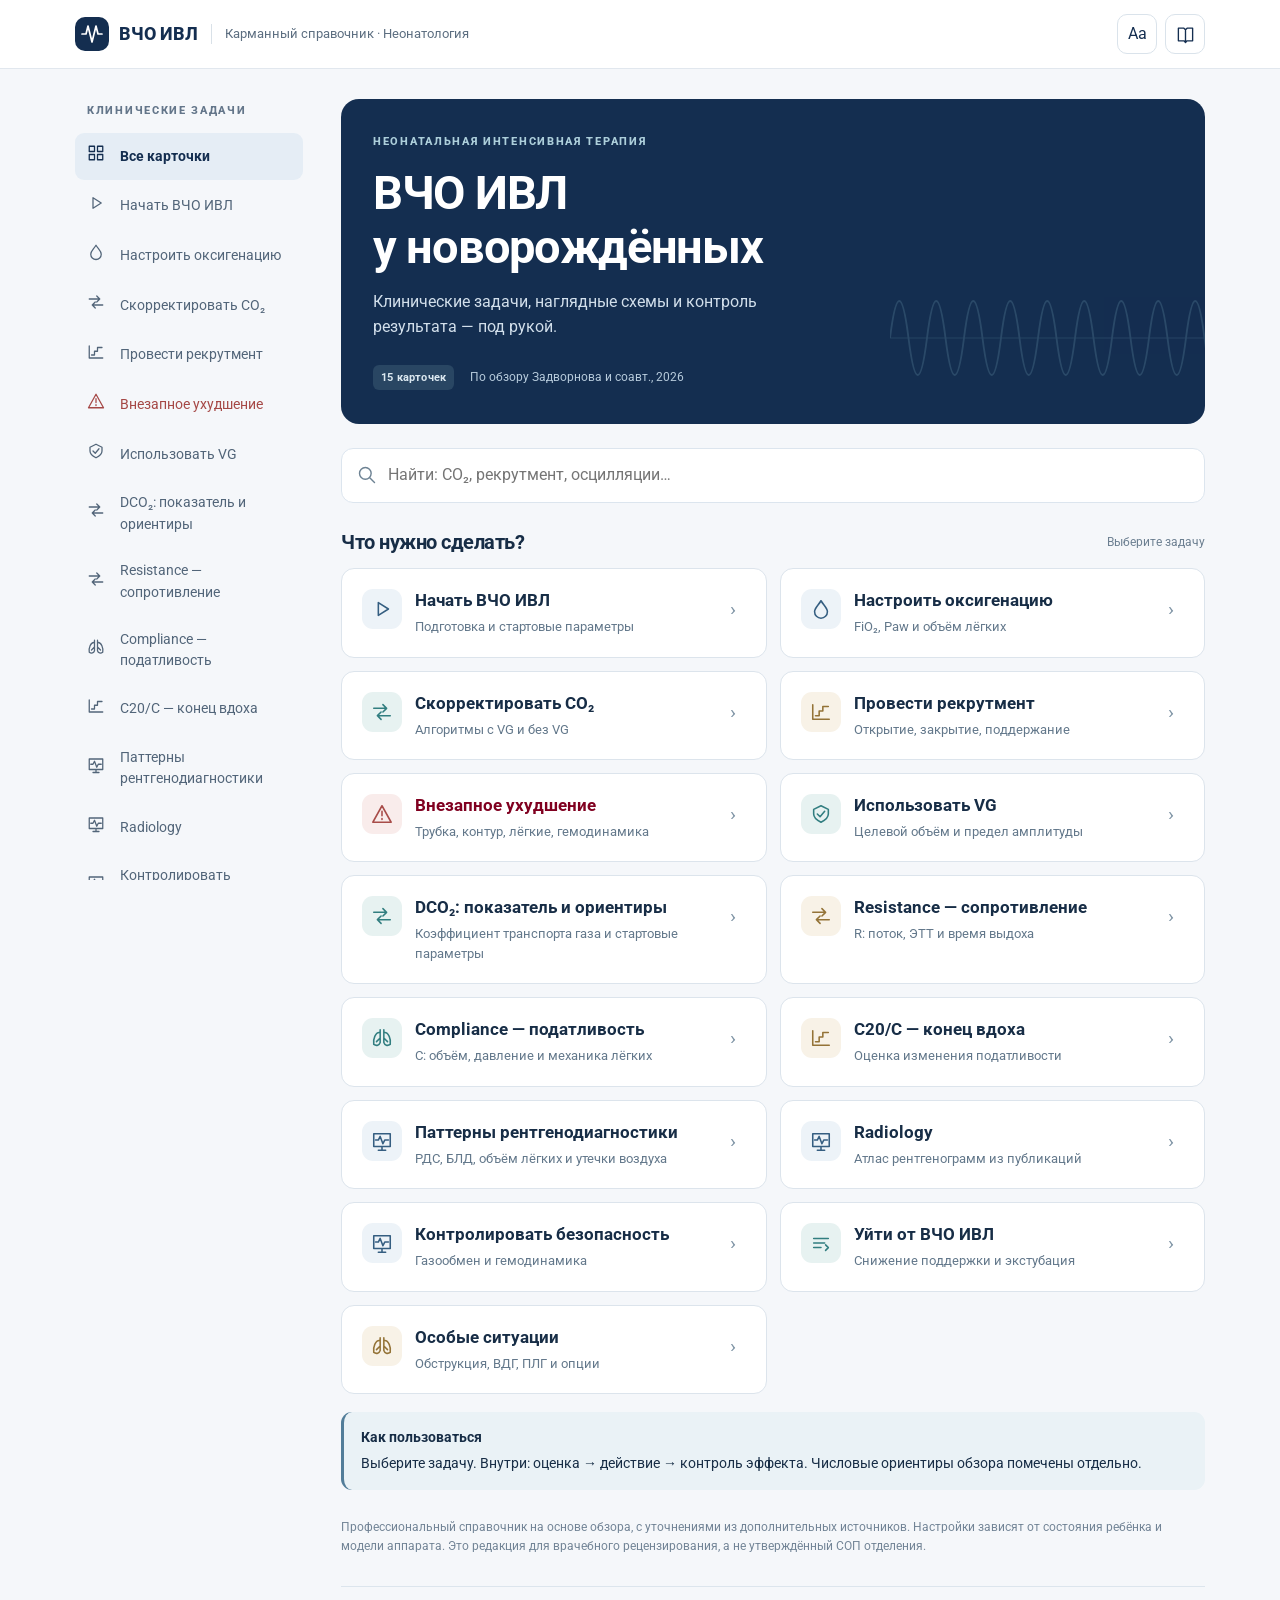
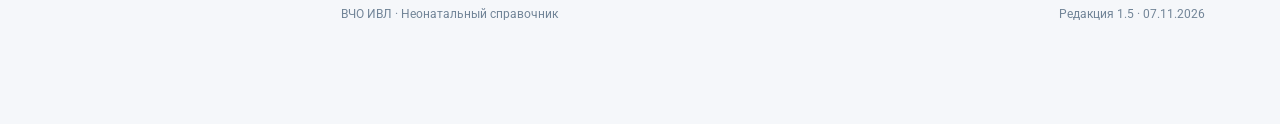
==== commit 80591233: "Update index.html" ====
--- a/index.html
+++ b/index.html
@@ -1,14 +1,16 @@
-<!doctype html>
+ <!doctype html>
 <html lang="ru"><head><meta charset="utf-8"><meta name="viewport" content="width=device-width,initial-scale=1,viewport-fit=cover"><meta name="theme-color" content="#142e50"><meta name="description" content="Иллюстрированный карманный справочник по ВЧО ИВЛ у новорождённых на основе обзора Задворнова и соавт."><title>ВЧО ИВЛ — автономный карманный справочник</title>
 <style>
 @font-face{font-family:Roboto;src:url('[data-uri]') format('truetype');font-weight:400;font-display:swap}@font-face{font-family:Roboto;src:url('[data-uri]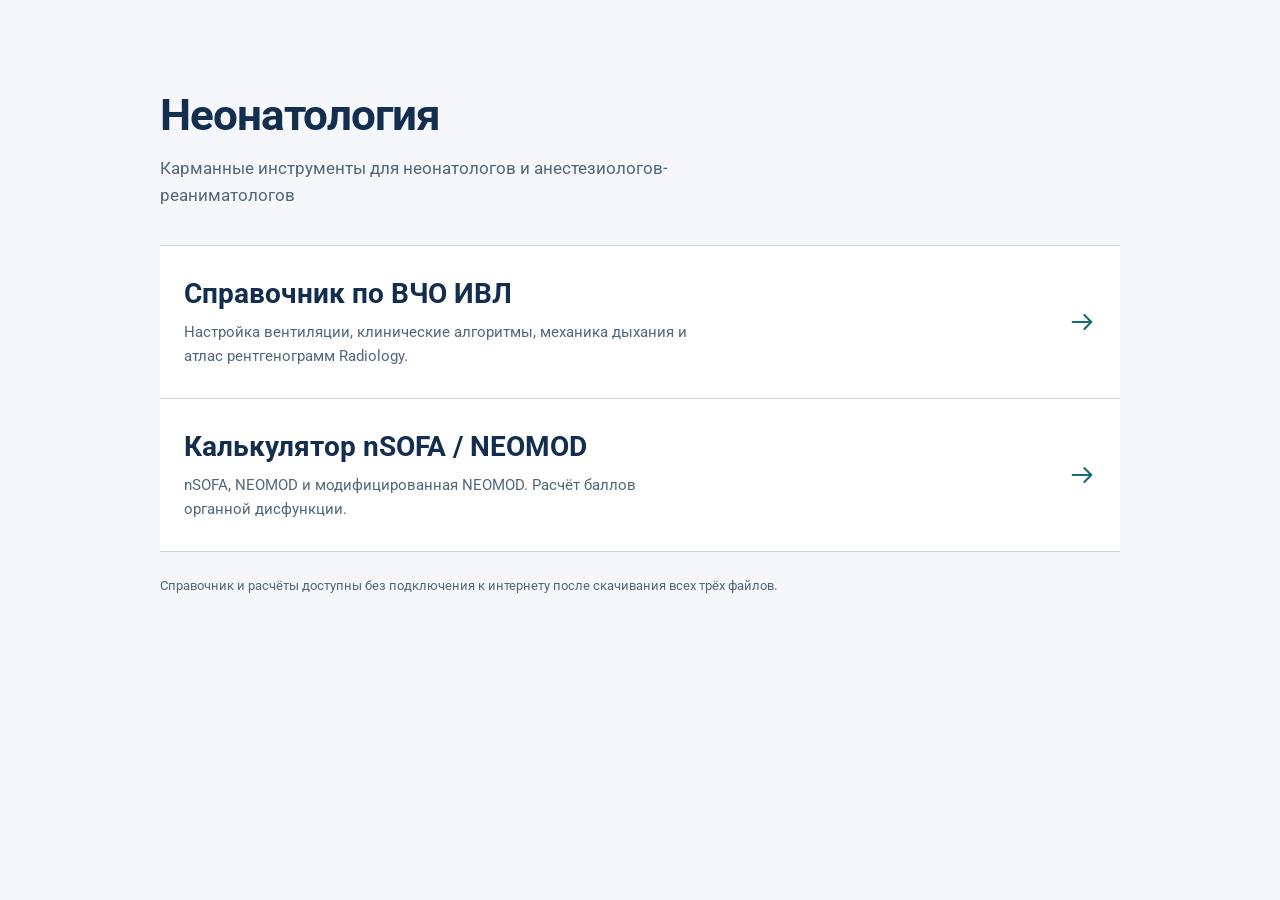
==== commit c35dd31b: "Add files via upload" ====
--- a/index.html
+++ b/index.html
@@ -1,114 +1,24 @@
- <!doctype html>
-<html lang="ru"><head><meta charset="utf-8"><meta name="viewport" content="width=device-width,initial-scale=1,viewport-fit=cover"><meta name="theme-color" content="#142e50"><meta name="description" content="Иллюстрированный карманный справочник по ВЧО ИВЛ у новорождённых на основе обзора Задворнова и соавт."><title>ВЧО ИВЛ — автономный карманный справочник</title>
+<!doctype html>
+<html lang="ru">
+<head>
+<meta charset="utf-8">
+<meta name="viewport" content="width=device-width, initial-scale=1">
+<meta name="theme-color" content="#142e50">
+<meta name="description" content="Неонатология: карманный справочник по ВЧО ИВЛ и калькулятор шкал nSOFA / NEOMOD.">
+<title>Неонатология — главное меню</title>
 <style>
-@font-face{font-family:Roboto;src:url('[data-uri]') format('truetype');font-weight:400;font-display:swap}@font-face{font-family:Roboto;src:url('[data-uri]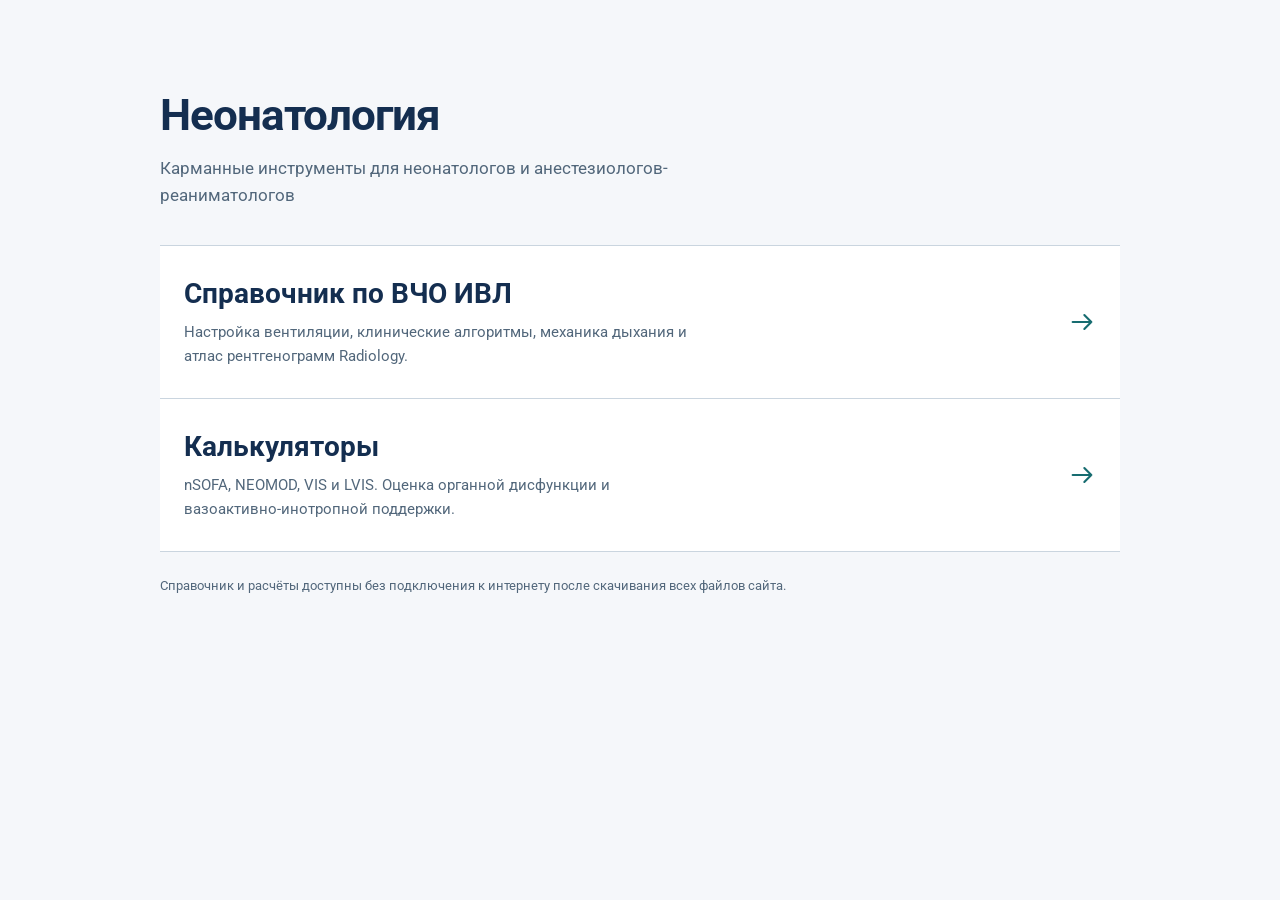
==== commit 21294a4a: "Add files via upload" ====
--- a/index.html
+++ b/index.html
@@ -16,9 +16,9 @@
 <header><h1>Неонатология</h1><p>Карманные инструменты для неонатологов и анестезиологов-реаниматологов</p></header>
 <nav aria-label="Главное меню">
 <a class="resource" href="spravochnik.html"><div><h2>Справочник по ВЧО ИВЛ</h2><p>Настройка вентиляции, клинические алгоритмы, механика дыхания и атлас рентгенограмм Radiology.</p></div><svg class="arrow" viewBox="0 0 24 24" fill="none" stroke="currentColor" stroke-width="1.8" stroke-linecap="round" stroke-linejoin="round" aria-hidden="true"><path d="M4 12h16m-6-6 6 6-6 6"/></svg></a>
-<a class="resource" href="calculator.html"><div><h2>Калькулятор nSOFA / NEOMOD</h2><p>nSOFA, NEOMOD и модифицированная NEOMOD. Расчёт баллов органной дисфункции.</p></div><svg class="arrow" viewBox="0 0 24 24" fill="none" stroke="currentColor" stroke-width="1.8" stroke-linecap="round" stroke-linejoin="round" aria-hidden="true"><path d="M4 12h16m-6-6 6 6-6 6"/></svg></a>
+<a class="resource" href="calculators.html"><div><h2>Калькуляторы</h2><p>nSOFA, NEOMOD, VIS и LVIS. Оценка органной дисфункции и вазоактивно-инотропной поддержки.</p></div><svg class="arrow" viewBox="0 0 24 24" fill="none" stroke="currentColor" stroke-width="1.8" stroke-linecap="round" stroke-linejoin="round" aria-hidden="true"><path d="M4 12h16m-6-6 6 6-6 6"/></svg></a>
 </nav>
-<footer>Справочник и расчёты доступны без подключения к интернету после скачивания всех трёх файлов.</footer>
+<footer>Справочник и расчёты доступны без подключения к интернету после скачивания всех файлов сайта.</footer>
 </main>
 </body>
 </html>
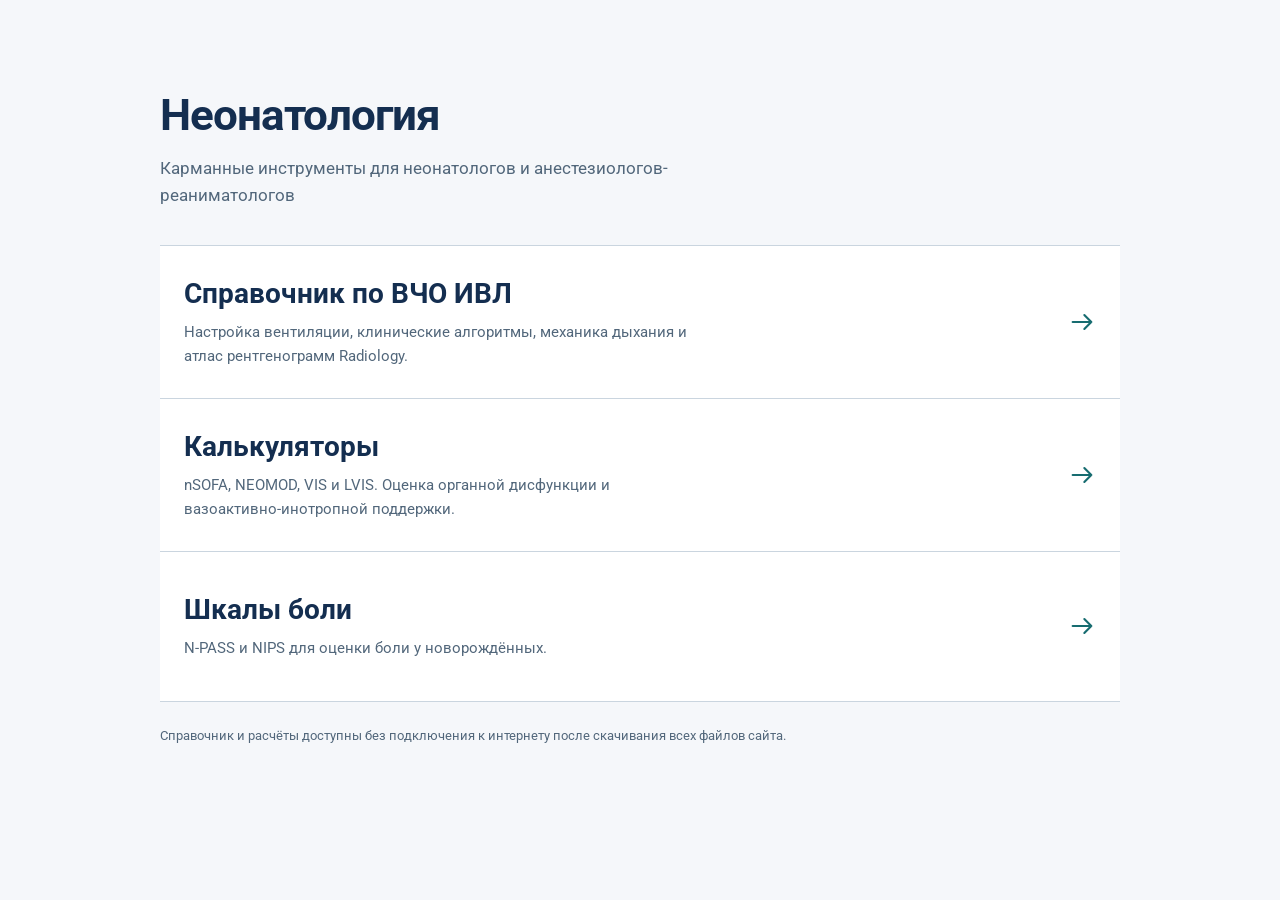
==== commit 3e20ac2f: "Add files via upload" ====
--- a/index.html
+++ b/index.html
@@ -17,6 +17,7 @@
 <nav aria-label="Главное меню">
 <a class="resource" href="spravochnik.html"><div><h2>Справочник по ВЧО ИВЛ</h2><p>Настройка вентиляции, клинические алгоритмы, механика дыхания и атлас рентгенограмм Radiology.</p></div><svg class="arrow" viewBox="0 0 24 24" fill="none" stroke="currentColor" stroke-width="1.8" stroke-linecap="round" stroke-linejoin="round" aria-hidden="true"><path d="M4 12h16m-6-6 6 6-6 6"/></svg></a>
 <a class="resource" href="calculators.html"><div><h2>Калькуляторы</h2><p>nSOFA, NEOMOD, VIS и LVIS. Оценка органной дисфункции и вазоактивно-инотропной поддержки.</p></div><svg class="arrow" viewBox="0 0 24 24" fill="none" stroke="currentColor" stroke-width="1.8" stroke-linecap="round" stroke-linejoin="round" aria-hidden="true"><path d="M4 12h16m-6-6 6 6-6 6"/></svg></a>
+<a class="resource" href="pain.html"><div><h2>Шкалы боли</h2><p>N-PASS и NIPS для оценки боли у новорождённых.</p></div><svg class="arrow" viewBox="0 0 24 24" fill="none" stroke="currentColor" stroke-width="1.8" stroke-linecap="round" stroke-linejoin="round" aria-hidden="true"><path d="M4 12h16m-6-6 6 6-6 6"/></svg></a>
 </nav>
 <footer>Справочник и расчёты доступны без подключения к интернету после скачивания всех файлов сайта.</footer>
 </main>
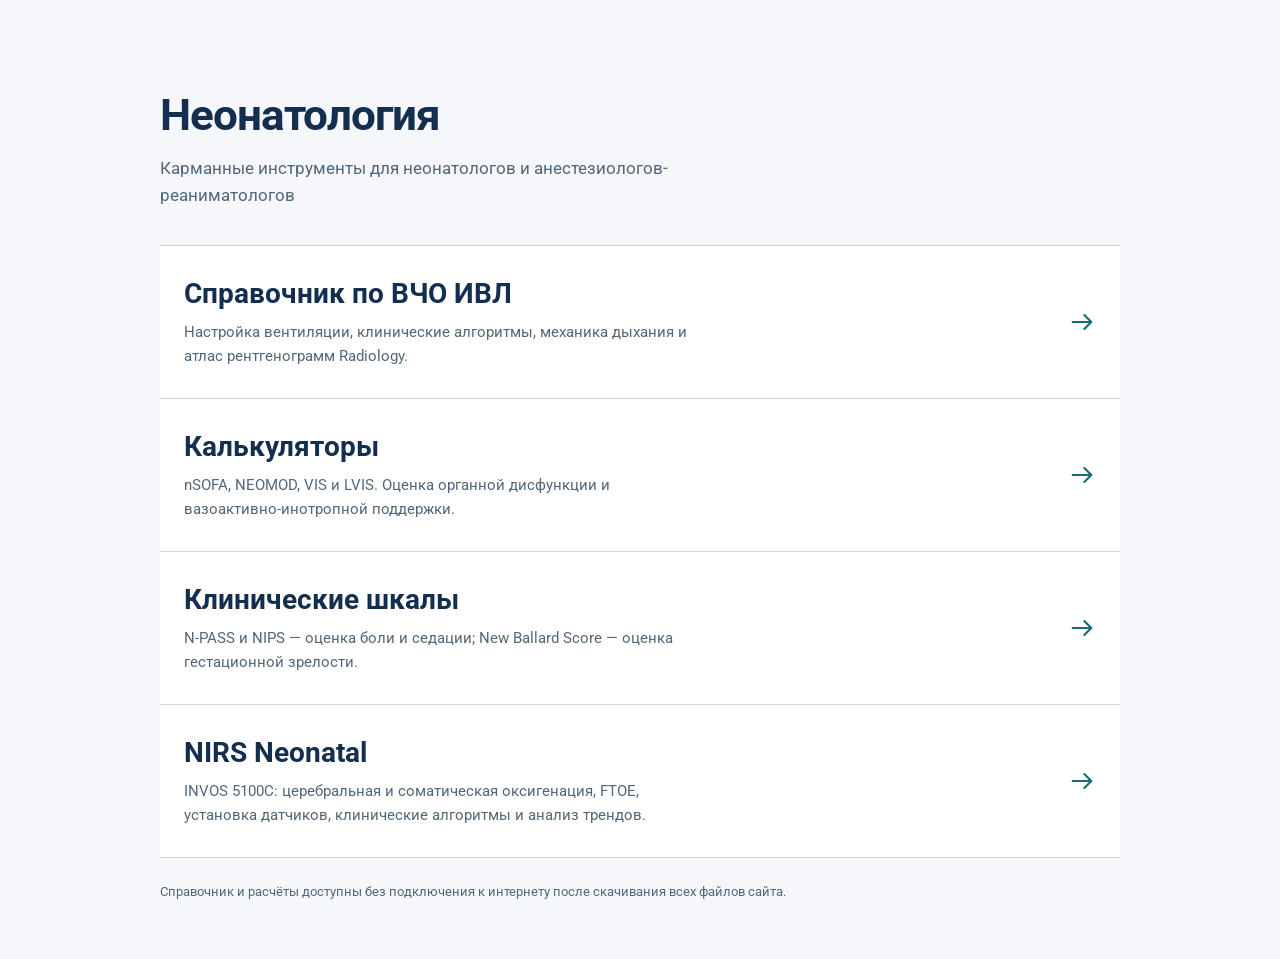
==== commit cb6de237: "Add files via upload" ====
--- a/index.html
+++ b/index.html
@@ -1,25 +1,52 @@
-<!doctype html>
+<!DOCTYPE html>
+
 <html lang="ru">
 <head>
-<meta charset="utf-8">
-<meta name="viewport" content="width=device-width, initial-scale=1">
-<meta name="theme-color" content="#142e50">
-<meta name="description" content="Неонатология: карманный справочник по ВЧО ИВЛ и калькулятор шкал nSOFA / NEOMOD.">
+<meta charset="utf-8"/>
+<meta content="width=device-width, initial-scale=1" name="viewport"/>
+<meta content="#142e50" name="theme-color"/>
+<meta content="Неонатология: ВЧО ИВЛ, nSOFA, NEOMOD, VIS/LVIS, NIRS Neonatal, N-PASS, NIPS и New Ballard Score." name="description"/>
 <title>Неонатология — главное меню</title>
-<style>
-@font-face{font-family:Roboto;src:url('[data-uri]